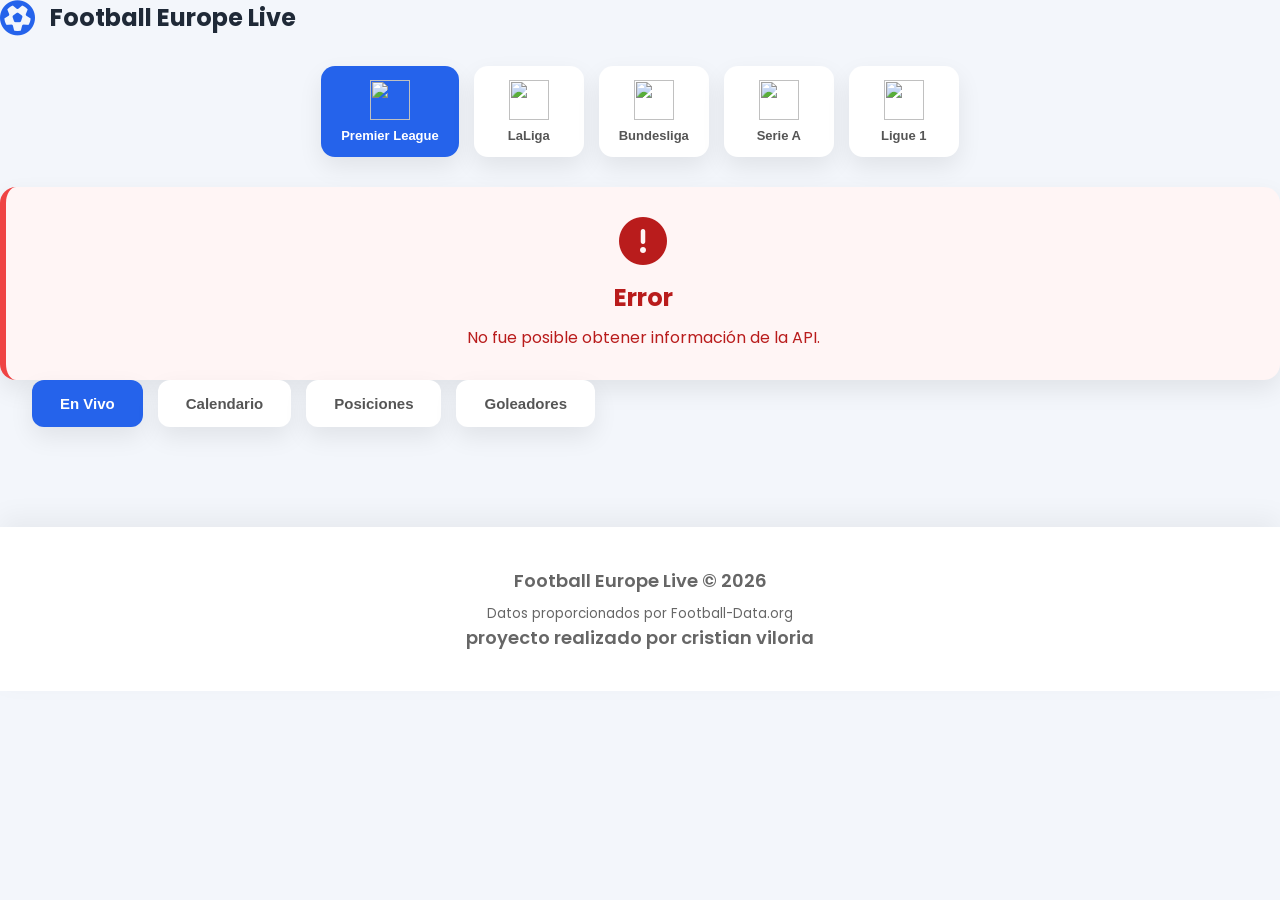
==== index.html @ 85cf3f99 "Add files via upload" ====
<!DOCTYPE html>
<html lang="es">

<head>

    <meta charset="UTF-8">

    <meta name="viewport"
          content="width=device-width, initial-scale=1.0">

    <title>Football Europe Live</title>

    <!-- Google Fonts -->

    <link rel="preconnect" href="https://fonts.googleapis.com">

    <link rel="preconnect"
          href="https://fonts.gstatic.com"
          crossorigin>

    <link href="https://fonts.googleapis.com/css2?family=Poppins:wght@300;400;500;600;700&display=swap"
          rel="stylesheet">

    <!-- Font Awesome -->

    <link rel="stylesheet"
          href="https://cdnjs.cloudflare.com/ajax/libs/font-awesome/6.6.0/css/all.min.css">

    <!-- CSS -->

    <link rel="stylesheet"
          href="css/styles.css">

</head>

<body>

    <!-- ========================================== -->
    <!-- HEADER                                     -->
    <!-- ========================================== -->

    <header class="header">

     <div class="logo">

        <i class="fa-solid fa-futbol"></i>

        <h1>Football Europe Live</h1>

     </div>

    </header>
    

    <section class="league-filter" id="leagueFilter">

     <button class="league-item active" data-league="PL">
        <img src="https://cdn.sportmonks.com/images/soccer/leagues/8.png">
        <span>Premier League</span>
     </button>

     <button class="league-item" data-league="PD">
        <img src="https://cdn.sportmonks.com/images/soccer/leagues/564.png">
        <span>LaLiga</span>
     </button>

     <button class="league-item" data-league="BL1">
        <img src="https://cdn.sportmonks.com/images/soccer/leagues/82.png">
        <span>Bundesliga</span>
     </button>

     <button class="league-item" data-league="SA">
        <img src="https://cdn.sportmonks.com/images/soccer/leagues/384.png">
        <span>Serie A</span>
     </button>

     <button class="league-item" data-league="FL1">
        <img src="https://cdn.sportmonks.com/images/soccer/leagues/301.png">
        <span>Ligue 1</span>
     </button>

    </section>
   


 



    <!-- ========================================== -->
    <!-- SPINNER                                    -->
    <!-- ========================================== -->

    <section id="loadingSection"
             class="loading hidden">

        <div class="spinner"></div>

        <p>

            Actualizando información...

        </p>

    </section>



    <!-- ========================================== -->
    <!-- MENSAJE ERROR                              -->
    <!-- ========================================== -->

    <section id="errorSection"
             class="error hidden">

        <i class="fa-solid fa-circle-exclamation"></i>

        <h2>Error</h2>

        <p>

            No fue posible obtener información de la API.

        </p>

    </section>



    <!-- ========================================== -->
    <!-- TABS                                       -->
    <!-- ========================================== -->

    <main class="container">

        <div class="tabs">

          <button class="tab active" data-tab="live">En Vivo</button>

          <button class="tab" data-tab="calendar">Calendario</button>

          <button class="tab" data-tab="standings">Posiciones</button>

         <button class="tab" data-tab="scorers">Goleadores</button>

      </div>



        <!-- ========================================== -->
        <!-- CALENDARIO                                -->
        <!-- ========================================== -->


        <section id="live" class="tabContent active">

          <div id="liveMatchesContainer" class="cards">

          </div>

        </section>

        <section id="calendar"
                 class="tabContent ">

            <div id="matchesContainer"
                 class="cards">

            </div>

        </section>



        <!-- ========================================== -->
        <!-- POSICIONES                                -->
        <!-- ========================================== -->

        <section id="standings"
                 class="tabContent">

            <div id="standingsContainer">

            </div>

        </section>



        <!-- ========================================== -->
        <!-- GOLEADORES                                -->
        <!-- ========================================== -->

        <section id="scorers"
                 class="tabContent">

            <div id="scorersContainer">

            </div>

        </section>



     



        

    </main>



    <!-- ========================================== -->
    <!-- FOOTER                                     -->
    <!-- ========================================== -->

    <footer>

        <p>

            Football Europe Live © 2026

        </p>

        <small>

            Datos proporcionados por Football-Data.org

        </small>

        <p>
               
            proyecto realizado por cristian viloria

        </p>
        

    </footer>



    <!-- ========================================== -->
    <!-- JAVASCRIPT                                 -->
    <!-- ========================================== -->

    <script src="js/config.js"></script>

    <script src="js/api.js"></script>

    <script src="js/ui.js"></script>

    <script src="js/components.js"></script>

    <script src="js/app.js"></script>

</body>

</html>
---- css/styles.css ----
/* =====================================================
   FOOTBALL EUROPE LIVE
   styles.css
   Parte 2.1
   ===================================================== */

/* ==========================
   VARIABLES GLOBALES
========================== */

:root{

    --primary:#2563eb;
    --primary-dark:#1d4ed8;

    --secondary:#06b6d4;

    --success:#16a34a;
    --warning:#f59e0b;
    --danger:#ef4444;

    --background:#f3f6fb;
    --surface:#ffffff;

    --text:#1f2937;
    --text-light:#6b7280;

    --border:#e5e7eb;

    --shadow:
        0 10px 25px rgba(0,0,0,.08);

    --radius:18px;

    --transition:.30s;

}


/* ==========================
   RESET
========================== */

*{
    margin:0;
    padding:0;
    box-sizing:border-box;
}

html{

    scroll-behavior:smooth;

}

body{

    font-family:'Poppins',sans-serif;

    background:var(--background);

    color:var(--text);

    line-height:1.5;

}


/* ==========================
   LINKS
========================== */

a{

    text-decoration:none;

    color:inherit;

}

ul{

    list-style:none;

}

img{

    max-width:100%;

}


/* ==========================
   CONTENEDOR GENERAL
========================== */

.container{

    width:95%;

    max-width:1500px;

    margin:auto;

}


/* =====================================================
                    HEADER
===================================================== */

.header select{

    width:220px;

    height:42px;

    border:none;

    outline:none;

    border-radius:12px;

    padding:0 16px;

    background:#f3f6fb;

    font-size:14px;

    font-family:'Poppins',sans-serif;

    cursor:pointer;

}


/* ==========================
      LOGO
========================== */

.logo{

    display:flex;

    align-items:center;

    gap:15px;

}

.logo i{

    color:var(--primary);

    font-size:35px;

}

.logo h1{

    font-size:24px;

    font-weight:700;

}


/* ==========================
        MENU
========================== */

.header nav ul{

    display:flex;

    gap:35px;

}

.header nav ul li{

    position:relative;

}

.header nav ul li a{

    color:#444;

    font-weight:500;

    transition:var(--transition);

}


/* línea animada */

.header nav ul li::after{

    content:"";

    position:absolute;

    left:0;

    bottom:-8px;

    width:0;

    height:3px;

    background:var(--primary);

    border-radius:30px;

    transition:.35s;

}

.header nav ul li:hover::after{

    width:100%;

}

.header nav ul li:hover a{

    color:var(--primary);

}


/* =====================================================
                     HERO
===================================================== */

.hero{

    margin:35px auto;

    width:95%;

    max-width:1500px;

    border-radius:25px;

    overflow:hidden;

    position:relative;

    min-height:320px;

    display:flex;

    align-items:center;

    justify-content:center;

    background:
        linear-gradient(
        rgba(0,0,0,.55),
        rgba(0,0,0,.55)),

        url("https://images.unsplash.com/photo-1547347298-4074fc3086f0?auto=format&fit=crop&w=1800&q=80");

    background-size:cover;

    background-position:center;

    box-shadow:var(--shadow);

}


/* ==========================
    TEXTO HERO
========================== */

.hero-content{

    text-align:center;

    color:white;

    padding:40px;

}

.hero-content h2{

    font-size:52px;

    margin-bottom:20px;

    font-weight:700;

}

.hero-content p{

    font-size:22px;

    opacity:.95;

}


/* =====================================================
          PANEL DE CONTROL
===================================================== */

.controls{

    width:95%;

    max-width:1500px;

    margin:35px auto;

    display:flex;

    justify-content:space-between;

    align-items:center;

    gap:20px;

}


/* ==========================
      SELECT
========================== */

.controls select{

    width:260px;

    height:55px;

    border:none;

    outline:none;

    border-radius:14px;

    padding:0 20px;

    background:white;

    font-size:16px;

    box-shadow:var(--shadow);

    cursor:pointer;

}


/* ==========================
      BOTÓN
========================== */

.controls button{

    border:none;

    background:var(--primary);

    color:white;

    height:55px;

    padding:0 30px;

    border-radius:14px;

    cursor:pointer;

    font-size:16px;

    font-weight:600;

    transition:.30s;

    display:flex;

    align-items:center;

    gap:10px;

}

.controls button:hover{

    background:var(--primary-dark);

    transform:translateY(-2px);

}

.controls button:active{

    transform:scale(.98);

}


/* =====================================================
      FOOTER
===================================================== */

footer{

    margin-top:70px;

    background:white;

    padding:40px;

    text-align:center;

    color:#666;

    box-shadow:

    0 -10px 25px rgba(0,0,0,.05);

}

footer p{

    font-size:18px;

    font-weight:600;

}

footer small{

    display:block;

    margin-top:10px;

}


/* =====================================================
      UTILIDADES
===================================================== */

.hidden{

    display:none !important;

}

/* =====================================================
                    TABS
=====================================================*/

.tabs{

    display:flex;
    gap:15px;
    flex-wrap:wrap;

    margin-bottom:30px;

}

.tab{

    background:#fff;

    border:none;

    padding:15px 28px;

    border-radius:12px;

    cursor:pointer;

    font-size:15px;

    font-weight:600;

    color:#555;

    transition:.30s;

    box-shadow:var(--shadow);

}

.tab:hover{

    transform:translateY(-2px);

}

.tab.active{

    background:var(--primary);

    color:#fff;

}

.tabContent{

    display:none;

    animation:fade .35s;

}

.tabContent.active{

    display:block;

}


/*======================================================
                    CARDS
======================================================*/

.cards{

    display:grid;

    grid-template-columns:
    repeat(auto-fill,minmax(260px,1fr));  /* antes: 360px */

    gap:18px;  /* antes: 25px */

}

.match-card{

    padding:16px;  /* antes: 25px */

}

.team-logo{

    width:45px;   /* antes: 65px */

    height:45px;

}

.team h3{

    font-size:13px;  /* antes: 15px */

}

.score{

    font-size:24px;  /* antes: 34px */

    min-width:70px;
}


/*======================================================
                CARD PARTIDO
======================================================*/

.match-card{

    background:white;

    border-radius:18px;

    padding:25px;

    box-shadow:var(--shadow);

    transition:.30s;

}

.match-card:hover{

    transform:translateY(-5px);

}

.match-header{

    display:flex;

    justify-content:space-between;

    margin-bottom:20px;

}

.match-status{

    background:var(--primary);

    color:white;

    padding:6px 12px;

    border-radius:25px;

    font-size:13px;

}

.match-time{

    color:#777;

    font-size:14px;

}

.match-body{

    display:flex;

    justify-content:space-between;

    align-items:center;

}

.team{

    display:flex;

    flex-direction:column;

    align-items:center;

    width:40%;

}

.team img{

    width:70px;

    height:70px;

    object-fit:contain;

}

.team h3{

    margin-top:10px;

    font-size:15px;

    text-align:center;

}

.score{

    font-size:34px;

    font-weight:700;

    color:var(--primary);

}


/*======================================================
                    TABLAS
======================================================*/

.table-container{

    background:#fff;

    border-radius:18px;

    overflow:hidden;

    box-shadow:var(--shadow);

}

table{

    width:100%;

    border-collapse:collapse;

}

thead{

    background:var(--primary);

    color:white;

}

thead th{

    padding:18px;

    font-size:15px;

}

tbody td{

    padding:16px;

    border-bottom:1px solid #ececec;

    text-align:center;

}

tbody tr{

    transition:.25s;

}

tbody tr:hover{

    background:#f8fbff;

}

tbody tr:last-child td{

    border-bottom:none;

}


/*======================================================
                POSICIÓN
======================================================*/

.position{

    width:38px;

    height:38px;

    border-radius:50%;

    color:white;

    font-weight:700;

    display:flex;

    justify-content:center;

    align-items:center;

    margin:auto;

}

.first{

    background:#16a34a;

}

.second{

    background:#2563eb;

}

.third{

    background:#9333ea;

}

.relegation{

    background:#ef4444;

}


/*======================================================
                    SPINNER
======================================================*/

.loading{

    display:flex;

    flex-direction:column;

    justify-content:center;

    align-items:center;

    padding:60px;

}

.spinner{

    width:65px;

    height:65px;

    border:6px solid #ddd;

    border-top:6px solid var(--primary);

    border-radius:50%;

    animation:spin .8s linear infinite;

}

.loading p{

    margin-top:20px;

    color:#555;

    font-weight:600;

}


/*======================================================
                    ERROR
======================================================*/

.error{

    background:#fff5f5;

    color:#b91c1c;

    border-left:6px solid #ef4444;

    padding:30px;

    border-radius:16px;

    text-align:center;

    box-shadow:var(--shadow);

}

.error i{

    font-size:48px;

    margin-bottom:15px;

}

.error h2{

    margin-bottom:10px;

}


/*======================================================
                BADGES
======================================================*/

.badge{

    display:inline-block;

    padding:5px 12px;

    border-radius:20px;

    font-size:12px;

    font-weight:600;

    color:white;

}

.live{

    background:#ef4444;

}

.finished{

    background:#16a34a;

}

.scheduled{

    background:#2563eb;

}


/*======================================================
                ANIMACIONES
======================================================*/

@keyframes spin{

    from{

        transform:rotate(0deg);

    }

    to{

        transform:rotate(360deg);

    }

}

@keyframes fade{

    from{

        opacity:0;

        transform:translateY(12px);

    }

    to{

        opacity:1;

        transform:translateY(0);

    }

}

/* =====================================================
                RESPONSIVE DESIGN
=====================================================*/

/* ---------- Tablets ---------- */

@media (max-width:1100px){

    .header{

        padding:20px;

        flex-direction:column;

        height:auto;

        gap:20px;

    }

    .header nav ul{

        flex-wrap:wrap;

        justify-content:center;

        gap:20px;

    }

    .hero{

        min-height:260px;

    }

    .hero-content h2{

        font-size:38px;

    }

    .hero-content p{

        font-size:18px;

    }

    .controls{

        flex-direction:column;

        align-items:stretch;

    }

    .controls select,
    .controls button{

        width:100%;

    }

}

/* ---------- Móviles ---------- */

@media (max-width:768px){

    .logo h1{

        font-size:20px;

    }

    .logo i{

        font-size:28px;

    }

    .hero{

        min-height:220px;

        border-radius:18px;

    }

    .hero-content{

        padding:25px;

    }

    .hero-content h2{

        font-size:28px;

        line-height:1.2;

    }

    .hero-content p{

        font-size:16px;

    }

    .tabs{

        display:grid;

        grid-template-columns:1fr 1fr;

        gap:10px;

    }

    .tab{

        width:100%;
        padding:14px;

        font-size:14px;

    }

    .cards{

        grid-template-columns:1fr;

    }

    .match-body{

        flex-direction:column;

        gap:18px;

    }

    .team{

        width:100%;

    }

    .score{

        font-size:40px;

    }

    table{

        font-size:13px;

    }

    thead th,
    tbody td{

        padding:10px;

    }

}

/* ---------- Pantallas pequeñas ---------- */

@media (max-width:480px){

    .hero-content h2{

        font-size:23px;

    }

    .hero-content p{

        font-size:14px;

    }

    .tabs{

        grid-template-columns:1fr;

    }

    .header nav{

        display:none;

    }

}

/* =====================================================
                SCROLLBAR
=====================================================*/

::-webkit-scrollbar{

    width:12px;

}

::-webkit-scrollbar-track{

    background:#ececec;

}

::-webkit-scrollbar-thumb{

    background:var(--primary);

    border-radius:20px;

}

::-webkit-scrollbar-thumb:hover{

    background:var(--primary-dark);

}

/* =====================================================
            SELECCIÓN DE TEXTO
=====================================================*/

::selection{

    background:var(--primary);

    color:white;

}

/* =====================================================
                BOTONES
=====================================================*/

button{

    transition:
    transform .25s,
    box-shadow .25s;

}

button:hover{

    box-shadow:

    0 10px 30px rgba(37,99,235,.25);

}

button:active{

    transform:scale(.97);

}

/* =====================================================
                CARDS
=====================================================*/

.match-card{

    position:relative;

    overflow:hidden;

}

.match-card::before{

    content:"";

    position:absolute;

    top:0;
    left:-100%;

    width:100%;
    height:4px;

    background:

    linear-gradient(
        90deg,
        var(--primary),
        var(--secondary)
    );

    transition:.5s;

}

.match-card:hover::before{

    left:0;

}

/* =====================================================
            EFECTO GLASS
=====================================================*/

.glass{

    background:

    rgba(255,255,255,.60);

    backdrop-filter:

    blur(18px);

    -webkit-backdrop-filter:

    blur(18px);

}

/* =====================================================
            ANIMACIÓN DE CARGA
=====================================================*/

.fade-in{

    animation:

    fadeIn .5s ease;

}

@keyframes fadeIn{

    from{

        opacity:0;

        transform:translateY(15px);

    }

    to{

        opacity:1;

        transform:translateY(0);

    }

}

/* =====================================================
            STAT CARDS
=====================================================*/

.stat-card{

    background:white;

    border-radius:18px;

    padding:30px;

    text-align:center;

    box-shadow:var(--shadow);

}

.stat-card h2{

    color:var(--primary);

    font-size:40px;

}

.stat-card p{

    color:#777;

    margin-top:10px;

}

/* =====================================================
                HERO
=====================================================*/

.hero{

    animation:

    heroAnimation 1s ease;

}

@keyframes heroAnimation{

    from{

        opacity:0;

        transform:translateY(-20px);

    }

    to{

        opacity:1;

        transform:translateY(0);

    }

}

/* =====================================================
            SHADOWS
=====================================================*/

.shadow-sm{

    box-shadow:

    0 5px 15px rgba(0,0,0,.08);

}

.shadow{

    box-shadow:

    0 15px 40px rgba(0,0,0,.10);

}

.shadow-lg{

    box-shadow:

    0 20px 60px rgba(0,0,0,.18);

}

/* =====================================================
                UTILIDADES
=====================================================*/

.text-center{

    text-align:center;

}

.mt-1{

    margin-top:10px;

}

.mt-2{

    margin-top:20px;

}

.mt-3{

    margin-top:30px;

}

.mb-1{

    margin-bottom:10px;

}

.mb-2{

    margin-bottom:20px;

}

.mb-3{

    margin-bottom:30px;

}

.rounded{

    border-radius:18px;

}

.team-cell{

display:flex;

align-items:center;

gap:12px;

}

.team-logo{

width:28px;

height:28px;

object-fit:contain;

}

.champions{

background:#16a34a;

color:white;

}

.europa{

background:#2563eb;

color:white;

}

.conference{

background:#9333ea;

color:white;

}

.relegation{

background:#dc2626;

color:white;

}

/*=========================================
            MATCH FOOTER
=========================================*/

.match-footer{

    margin-top:20px;

    padding-top:15px;

    border-top:1px solid #ececec;

    color:#666;

    font-size:14px;

    line-height:1.8;

}


/*=========================================
            TEAM LOGO
=========================================*/

.team-logo{

    width:65px;

    height:65px;

    object-fit:contain;

}


/*=========================================
            SCORE
=========================================*/

.score{

    min-width:110px;

    text-align:center;

    font-size:34px;

    font-weight:700;

}


/*=========================================
            BADGES
=========================================*/

.badge{

    padding:6px 14px;

    border-radius:20px;

    color:white;

    font-size:12px;

    font-weight:600;

}

.live{

    background:#dc2626;

}

.finished{

    background:#16a34a;

}

.scheduled{

    background:#2563eb;

}


/*=========================================
            MATCH HEADER
=========================================*/

.match-header{

    display:flex;

    justify-content:space-between;

    align-items:center;

    margin-bottom:25px;

}


/*=========================================
            MATCH CARD
=========================================*/

.match-card{

    transition:.30s;

}

.match-card:hover{

    transform:translateY(-5px);

    box-shadow:0 15px 35px rgba(0,0,0,.15);

}

.league-filter{

    width:95%;
    max-width:1500px;
    margin:30px auto;

    display:flex;
    justify-content:center;
    gap:15px;
    flex-wrap:wrap;

}

.league-item{

    display:flex;
    flex-direction:column;
    align-items:center;
    gap:8px;

    background:white;
    border:none;
    border-radius:14px;
    padding:14px 20px;
    cursor:pointer;
    box-shadow:var(--shadow);
    transition:.25s;
    min-width:110px;

}

.league-item img{

    width:40px;
    height:40px;
    object-fit:contain;

}

.league-item span{

    font-size:13px;
    font-weight:600;
    color:#555;

}

.league-item:hover{

    transform:translateY(-3px);

}

.league-item.active{

    background:var(--primary);

}

.league-item.active span{

    color:white;

}
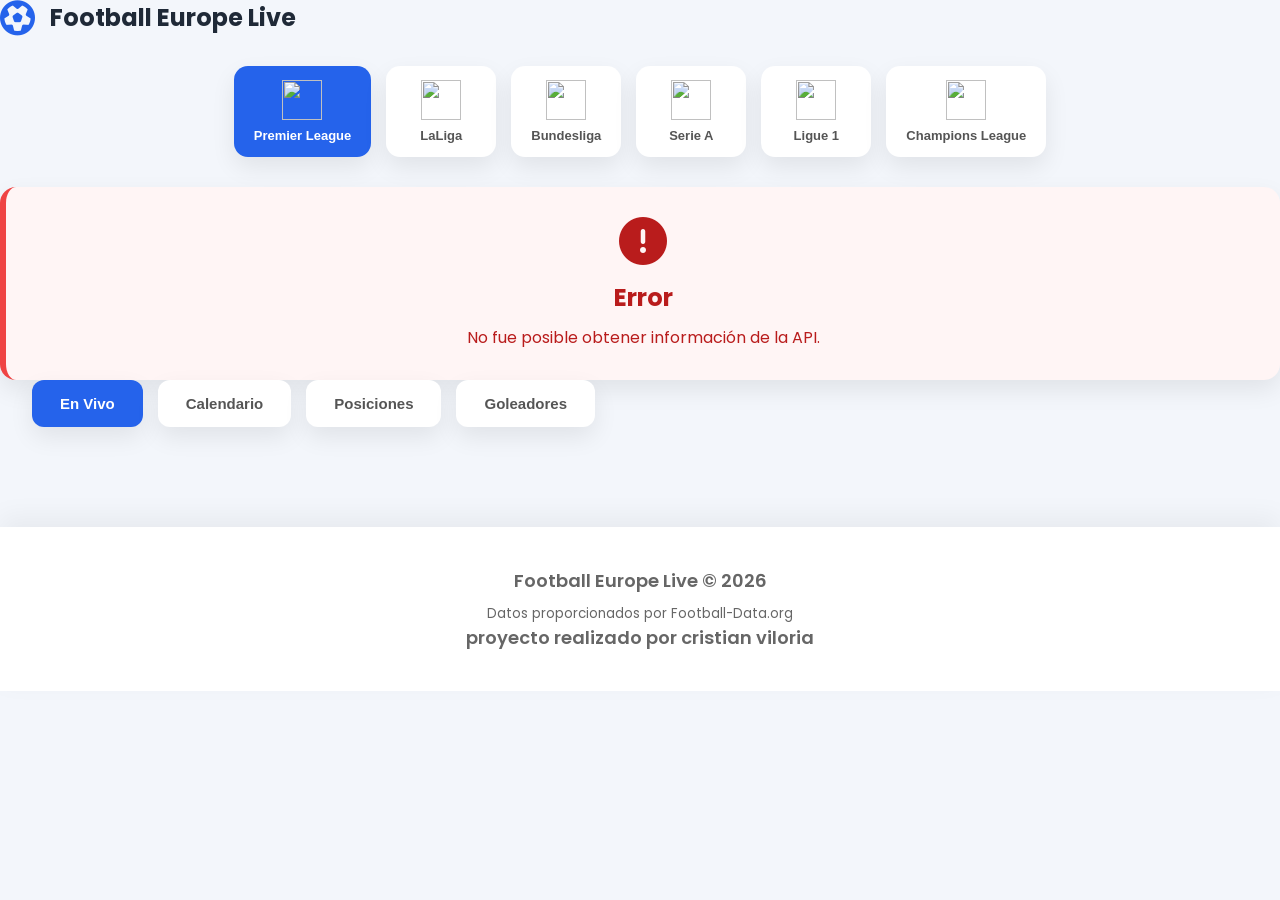
==== commit e0701d14: "Add files via upload" ====
--- a/index.html
+++ b/index.html
@@ -11,6 +11,13 @@
     <title>Football Europe Live</title>
 
     <!-- Google Fonts -->
+   
+
+    <link rel="icon" type="image/svg+xml" href="img/favicon/favicon.svg">
+    <link rel="icon" type="image/png" sizes="32x32" href="img/favicon/favicon-32.png">
+    <link rel="apple-touch-icon" href="img/favicon/favicon-180.png">
+    <link rel="manifest" href="manifest.json">
+    <meta name="theme-color" content="#2563eb">
 
     <link rel="preconnect" href="https://fonts.googleapis.com">
 
@@ -79,6 +86,11 @@
         <span>Ligue 1</span>
      </button>
 
+     <button class="league-item" data-league="CL">
+        <img src="https://cdn.sportmonks.com/images/soccer/leagues/2.png">
+        <span>Champions League</span>
+     </button>
+
     </section>
    
 
@@ -254,6 +266,17 @@
     <script src="js/components.js"></script>
 
     <script src="js/app.js"></script>
+     
+    <script>
+       if ("serviceWorker" in navigator) {
+          window.addEventListener("load", () => {
+            navigator.serviceWorker
+                .register("sw.js")
+                .then(() => console.log("Service Worker registrado"))
+                .catch((err) => console.error("Error registrando SW:", err));
+           });
+        }
+    </script>
 
 </body>
 
--- a/css/styles.css
+++ b/css/styles.css
@@ -533,35 +533,39 @@
     display:grid;
 
     grid-template-columns:
-    repeat(auto-fill,minmax(260px,1fr));  /* antes: 360px */
-
-    gap:18px;  /* antes: 25px */
+    repeat(auto-fill,minmax(300px,1fr));  
+
+    gap:18px; 
 
 }
 
 .match-card{
 
-    padding:16px;  /* antes: 25px */
+    padding:18px;  
 
 }
 
 .team-logo{
 
-    width:45px;   /* antes: 65px */
+    width:45px;
 
     height:45px;
 
+    flex-shrink:0; 
+
 }
 
 .team h3{
 
-    font-size:13px;  /* antes: 15px */
+    font-size:12.5px;
+    line-height:1.3;
+    word-break: break-word;  
 
 }
 
 .score{
 
-    font-size:24px;  /* antes: 34px */
+    font-size:24px; 
 
     min-width:70px;
 }
@@ -629,19 +633,22 @@
 
     justify-content:space-between;
 
+    align-items:flex-start;
+    gap: 10px;
+
+}
+
+.team{
+
+    display:flex;
+
+    flex-direction:column;
+
     align-items:center;
 
-}
-
-.team{
-
-    display:flex;
-
-    flex-direction:column;
-
-    align-items:center;
-
-    width:40%;
+    width:32%;
+
+    min-width:0;
 
 }
 
@@ -657,12 +664,21 @@
 
 .team h3{
 
-    margin-top:10px;
-
-    font-size:15px;
+    margin-top:8px;
+
+    font-size:12px;
+
+    line-height:1.35;
 
     text-align:center;
 
+    overflow-wrap:break-word;
+
+    word-break:break-word;
+
+    hyphens:auto;
+
+    white-space:normal; 
 }
 
 .score{
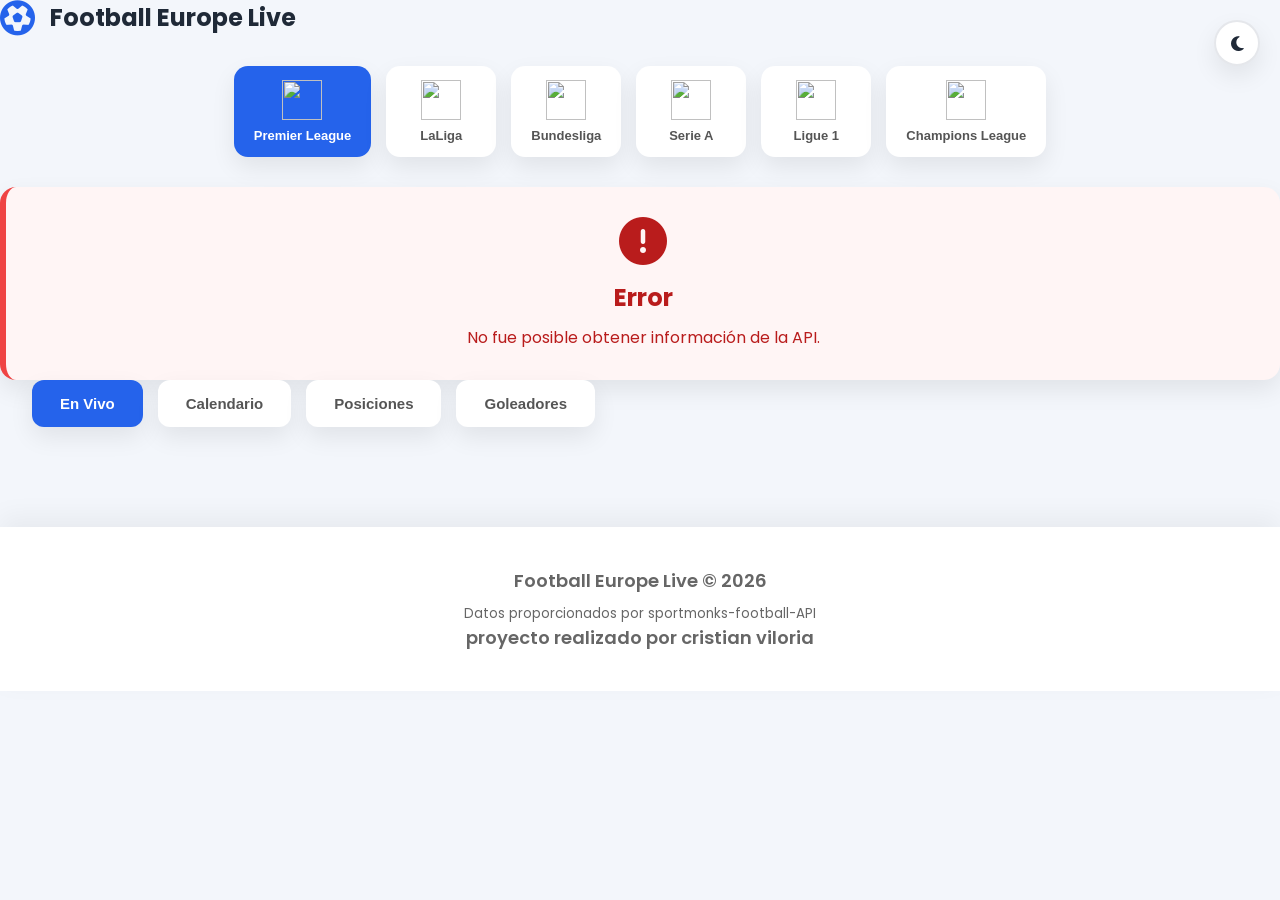
==== commit 1ce60079: "Add files via upload" ====
--- a/index.html
+++ b/index.html
@@ -56,6 +56,10 @@
 
      </div>
 
+     <button id="themeToggle" class="theme-toggle" arial-label="Cambiar tema">
+        <i class="fa-solid fa-moon"></i>
+     </button>
+
     </header>
     
 
@@ -238,7 +242,7 @@
 
         <small>
 
-            Datos proporcionados por Football-Data.org
+            Datos proporcionados por sportmonks-football-API
 
         </small>
 
@@ -266,6 +270,7 @@
     <script src="js/components.js"></script>
 
     <script src="js/app.js"></script>
+    <script src="js/theme.js"></script>
      
     <script>
        if ("serviceWorker" in navigator) {
--- a/css/styles.css
+++ b/css/styles.css
@@ -36,6 +36,105 @@
 
 }
 
+[data-theme="dark"]{
+
+    --background:#0f172a;
+    --surface:#1e293b;
+
+    --text:#f1f5f9;
+    --text-light:#94a3b8;
+
+    --border:#334155;
+
+}
+
+[data-theme="dark"] body{
+
+    background:var(--background);
+    color:var(--text);
+
+}
+
+[data-theme="dark"] .header,
+[data-theme="dark"] .match-card,
+[data-theme="dark"] .table-container,
+[data-theme="dark"] .league-item,
+[data-theme="dark"] .tab,
+[data-theme="dark"] footer{
+
+    background:var(--surface);
+    color:var(--text);
+
+}
+
+[data-theme="dark"] tbody td{
+
+    border-bottom-color:var(--border);
+    color:var(--text);
+
+}
+
+[data-theme="dark"] .controls select{
+
+    background:var(--surface);
+    color:var(--text);
+
+}
+
+.theme-toggle{
+
+    position:fixed;
+    top:20px;
+    right:20px;
+    z-index:1100;
+
+    background:var(--surface);
+    border:2px solid var(--border);
+    width:46px;
+    height:46px;
+    border-radius:50%;
+    cursor:pointer;
+    display:flex;
+    align-items:center;
+    justify-content:center;
+    font-size:17px;
+    color:var(--text);
+    box-shadow:var(--shadow);
+    transition:.25s;
+
+}
+
+.theme-toggle:hover{
+
+    background:var(--primary);
+    color:white;
+    border-color:var(--primary);
+    transform:scale(1.08);
+
+}
+
+.theme-toggle:active{
+
+    transform:scale(.95);
+
+}
+
+@media (max-width:768px){
+
+    .theme-toggle{
+
+        top:14px;
+        right:14px;
+        width:40px;
+        height:40px;
+        font-size:15px;
+
+    }
+
+}
+
+
+
 
 /* ==========================
    RESET
@@ -545,15 +644,19 @@
 
 }
 
-.team-logo{
-
-    width:45px;
-
-    height:45px;
+.team-logo-small{
+
+    width:28px;
+
+    height:28px;
 
     flex-shrink:0; 
-
-}
+    
+    object-fit:contain;
+
+}
+
+
 
 .team h3{
 
@@ -702,7 +805,9 @@
 
     border-radius:18px;
 
-    overflow:hidden;
+    overflow:auto;
+
+    -webkit-overflow-scrolling:touch;
 
     box-shadow:var(--shadow);
 
@@ -712,8 +817,26 @@
 
     width:100%;
 
+    min-width:600px;
+
     border-collapse:collapse;
 
+}
+
+.table-container::after{
+
+    content:"";
+
+    display:block;
+
+       
+}
+
+@media (max-width:768px){
+    .table-container{
+        box-shadow: 
+        inset -10px 0 10px rgba(0,0,0,.15);
+    }
 }
 
 thead{
@@ -1111,6 +1234,8 @@
 
         flex-direction:column;
 
+        align-items: center;
+
         gap:18px;
 
     }
@@ -1124,6 +1249,10 @@
     .score{
 
         font-size:40px;
+
+        text-align:center;
+
+        width:100%;
 
     }
 
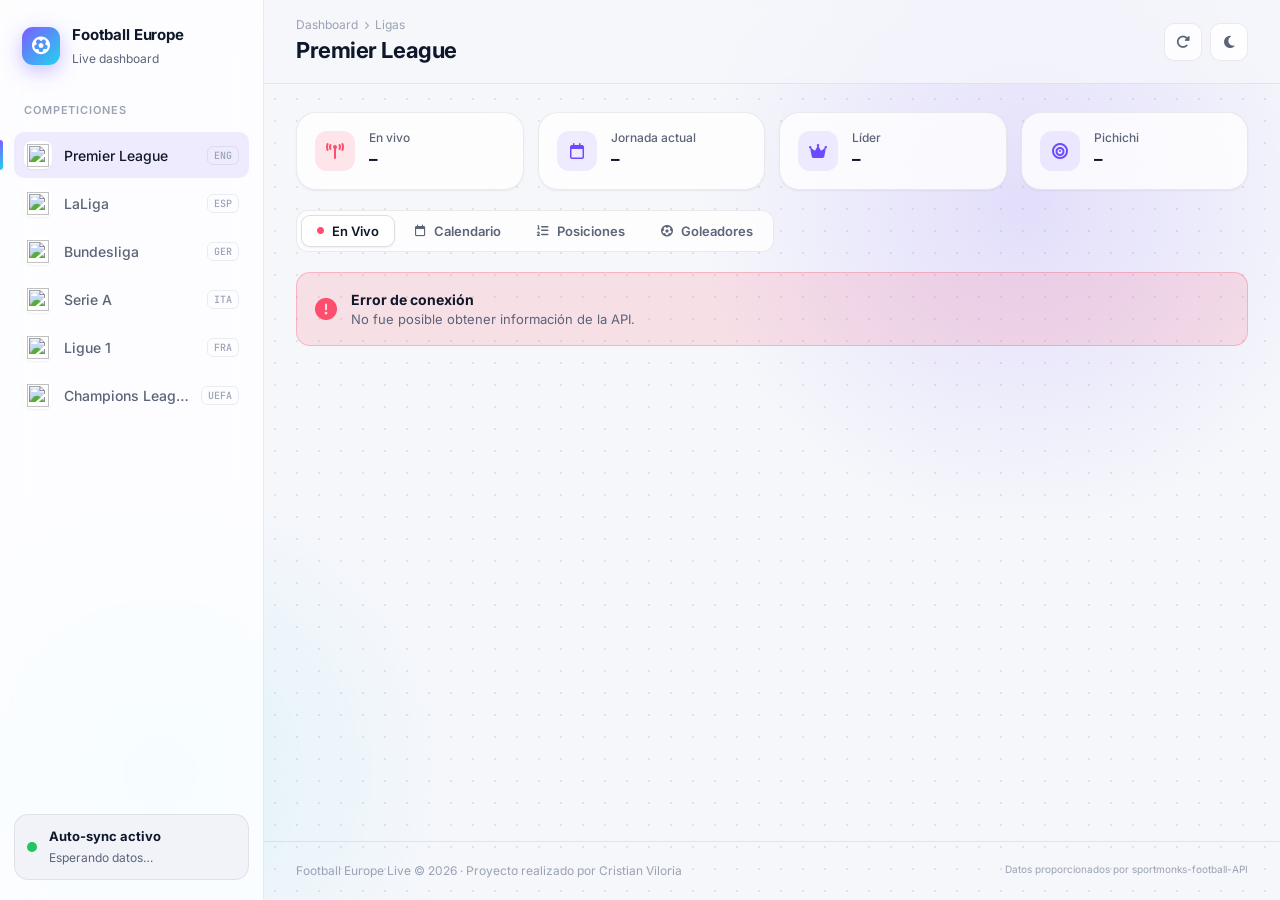
==== commit 2191ca9c: "feat(ui): rediseño visual moderno estilo canvas/dashboard - Layout con sidebar de ligas + topbar sti" ====
--- a/index.html
+++ b/index.html
@@ -1,288 +1,251 @@
-<!DOCTYPE html>
-<html lang="es">
-
-<head>
-
-    <meta charset="UTF-8">
-
-    <meta name="viewport"
-          content="width=device-width, initial-scale=1.0">
-
-    <title>Football Europe Live</title>
-
-    <!-- Google Fonts -->
-   
-
-    <link rel="icon" type="image/svg+xml" href="img/favicon/favicon.svg">
-    <link rel="icon" type="image/png" sizes="32x32" href="img/favicon/favicon-32.png">
-    <link rel="apple-touch-icon" href="img/favicon/favicon-180.png">
-    <link rel="manifest" href="manifest.json">
-    <meta name="theme-color" content="#2563eb">
-
-    <link rel="preconnect" href="https://fonts.googleapis.com">
-
-    <link rel="preconnect"
-          href="https://fonts.gstatic.com"
-          crossorigin>
-
-    <link href="https://fonts.googleapis.com/css2?family=Poppins:wght@300;400;500;600;700&display=swap"
-          rel="stylesheet">
-
-    <!-- Font Awesome -->
-
-    <link rel="stylesheet"
-          href="https://cdnjs.cloudflare.com/ajax/libs/font-awesome/6.6.0/css/all.min.css">
-
-    <!-- CSS -->
-
-    <link rel="stylesheet"
-          href="css/styles.css">
-
-</head>
-
-<body>
-
-    <!-- ========================================== -->
-    <!-- HEADER                                     -->
-    <!-- ========================================== -->
-
-    <header class="header">
-
-     <div class="logo">
-
-        <i class="fa-solid fa-futbol"></i>
-
-        <h1>Football Europe Live</h1>
-
-     </div>
-
-     <button id="themeToggle" class="theme-toggle" arial-label="Cambiar tema">
-        <i class="fa-solid fa-moon"></i>
-     </button>
-
-    </header>
-    
-
-    <section class="league-filter" id="leagueFilter">
-
-     <button class="league-item active" data-league="PL">
-        <img src="https://cdn.sportmonks.com/images/soccer/leagues/8.png">
-        <span>Premier League</span>
-     </button>
-
-     <button class="league-item" data-league="PD">
-        <img src="https://cdn.sportmonks.com/images/soccer/leagues/564.png">
-        <span>LaLiga</span>
-     </button>
-
-     <button class="league-item" data-league="BL1">
-        <img src="https://cdn.sportmonks.com/images/soccer/leagues/82.png">
-        <span>Bundesliga</span>
-     </button>
-
-     <button class="league-item" data-league="SA">
-        <img src="https://cdn.sportmonks.com/images/soccer/leagues/384.png">
-        <span>Serie A</span>
-     </button>
-
-     <button class="league-item" data-league="FL1">
-        <img src="https://cdn.sportmonks.com/images/soccer/leagues/301.png">
-        <span>Ligue 1</span>
-     </button>
-
-     <button class="league-item" data-league="CL">
-        <img src="https://cdn.sportmonks.com/images/soccer/leagues/2.png">
-        <span>Champions League</span>
-     </button>
-
-    </section>
-   
-
-
- 
-
-
-
-    <!-- ========================================== -->
-    <!-- SPINNER                                    -->
-    <!-- ========================================== -->
-
-    <section id="loadingSection"
-             class="loading hidden">
-
-        <div class="spinner"></div>
-
-        <p>
-
-            Actualizando información...
-
-        </p>
-
-    </section>
-
-
-
-    <!-- ========================================== -->
-    <!-- MENSAJE ERROR                              -->
-    <!-- ========================================== -->
-
-    <section id="errorSection"
-             class="error hidden">
-
-        <i class="fa-solid fa-circle-exclamation"></i>
-
-        <h2>Error</h2>
-
-        <p>
-
-            No fue posible obtener información de la API.
-
-        </p>
-
-    </section>
-
-
-
-    <!-- ========================================== -->
-    <!-- TABS                                       -->
-    <!-- ========================================== -->
-
-    <main class="container">
-
-        <div class="tabs">
-
-          <button class="tab active" data-tab="live">En Vivo</button>
-
-          <button class="tab" data-tab="calendar">Calendario</button>
-
-          <button class="tab" data-tab="standings">Posiciones</button>
-
-         <button class="tab" data-tab="scorers">Goleadores</button>
-
-      </div>
-
-
-
-        <!-- ========================================== -->
-        <!-- CALENDARIO                                -->
-        <!-- ========================================== -->
-
-
-        <section id="live" class="tabContent active">
-
-          <div id="liveMatchesContainer" class="cards">
-
-          </div>
-
-        </section>
-
-        <section id="calendar"
-                 class="tabContent ">
-
-            <div id="matchesContainer"
-                 class="cards">
-
-            </div>
-
-        </section>
-
-
-
-        <!-- ========================================== -->
-        <!-- POSICIONES                                -->
-        <!-- ========================================== -->
-
-        <section id="standings"
-                 class="tabContent">
-
-            <div id="standingsContainer">
-
-            </div>
-
-        </section>
-
-
-
-        <!-- ========================================== -->
-        <!-- GOLEADORES                                -->
-        <!-- ========================================== -->
-
-        <section id="scorers"
-                 class="tabContent">
-
-            <div id="scorersContainer">
-
-            </div>
-
-        </section>
-
-
-
-     
-
-
-
-        
-
-    </main>
-
-
-
-    <!-- ========================================== -->
-    <!-- FOOTER                                     -->
-    <!-- ========================================== -->
-
-    <footer>
-
-        <p>
-
-            Football Europe Live © 2026
-
-        </p>
-
-        <small>
-
-            Datos proporcionados por sportmonks-football-API
-
-        </small>
-
-        <p>
-               
-            proyecto realizado por cristian viloria
-
-        </p>
-        
-
-    </footer>
-
-
-
-    <!-- ========================================== -->
-    <!-- JAVASCRIPT                                 -->
-    <!-- ========================================== -->
-
-    <script src="js/config.js"></script>
-
-    <script src="js/api.js"></script>
-
-    <script src="js/ui.js"></script>
-
-    <script src="js/components.js"></script>
-
-    <script src="js/app.js"></script>
-    <script src="js/theme.js"></script>
-     
-    <script>
-       if ("serviceWorker" in navigator) {
-          window.addEventListener("load", () => {
-            navigator.serviceWorker
-                .register("sw.js")
-                .then(() => console.log("Service Worker registrado"))
-                .catch((err) => console.error("Error registrando SW:", err));
-           });
-        }
-    </script>
-
-</body>
-
-</html>+<!DOCTYPE html>
+<html lang="es">
+
+<head>
+
+    <meta charset="UTF-8">
+    <meta name="viewport" content="width=device-width, initial-scale=1.0">
+
+    <title>Football Europe Live</title>
+
+    <link rel="icon" type="image/svg+xml" href="img/favicon/favicon.svg">
+    <link rel="icon" type="image/png" sizes="32x32" href="img/favicon/favicon-32.png">
+    <link rel="apple-touch-icon" href="img/favicon/favicon-180.png">
+    <link rel="manifest" href="manifest.json">
+    <meta name="theme-color" content="#0b0d12">
+
+    <!-- Aplicar tema antes de pintar (evita parpadeo) -->
+    <script>
+        (function () {
+            try {
+                var t = localStorage.getItem("theme-preference") ||
+                    (window.matchMedia("(prefers-color-scheme: light)").matches ? "light" : "dark");
+                document.documentElement.setAttribute("data-theme", t);
+            } catch (e) {}
+        })();
+    </script>
+
+    <!-- Google Fonts -->
+    <link rel="preconnect" href="https://fonts.googleapis.com">
+    <link rel="preconnect" href="https://fonts.gstatic.com" crossorigin>
+    <link href="https://fonts.googleapis.com/css2?family=Inter:wght@400;500;600;700;800&family=JetBrains+Mono:wght@500;700&display=swap" rel="stylesheet">
+
+    <!-- Font Awesome -->
+    <link rel="stylesheet" href="https://cdnjs.cloudflare.com/ajax/libs/font-awesome/6.6.0/css/all.min.css">
+
+    <!-- CSS -->
+    <link rel="stylesheet" href="css/styles.css">
+
+</head>
+
+<body>
+
+    <div class="app">
+
+        <!-- ========================================== -->
+        <!-- SIDEBAR                                    -->
+        <!-- ========================================== -->
+
+        <aside class="sidebar">
+
+            <div class="logo">
+                <div class="logo-mark">
+                    <i class="fa-solid fa-futbol"></i>
+                </div>
+                <div class="logo-text">
+                    <h1>Football Europe</h1>
+                    <span>Live dashboard</span>
+                </div>
+            </div>
+
+            <p class="sidebar-label">Competiciones</p>
+
+            <nav class="league-filter" id="leagueFilter">
+
+                <button class="league-item active" data-league="PL">
+                    <span class="league-icon"><img src="https://cdn.sportmonks.com/images/soccer/leagues/8.png" alt=""></span>
+                    <span class="league-name">Premier League</span>
+                    <span class="league-flag">ENG</span>
+                </button>
+
+                <button class="league-item" data-league="PD">
+                    <span class="league-icon"><img src="https://cdn.sportmonks.com/images/soccer/leagues/564.png" alt=""></span>
+                    <span class="league-name">LaLiga</span>
+                    <span class="league-flag">ESP</span>
+                </button>
+
+                <button class="league-item" data-league="BL1">
+                    <span class="league-icon"><img src="https://cdn.sportmonks.com/images/soccer/leagues/82.png" alt=""></span>
+                    <span class="league-name">Bundesliga</span>
+                    <span class="league-flag">GER</span>
+                </button>
+
+                <button class="league-item" data-league="SA">
+                    <span class="league-icon"><img src="https://cdn.sportmonks.com/images/soccer/leagues/384.png" alt=""></span>
+                    <span class="league-name">Serie A</span>
+                    <span class="league-flag">ITA</span>
+                </button>
+
+                <button class="league-item" data-league="FL1">
+                    <span class="league-icon"><img src="https://cdn.sportmonks.com/images/soccer/leagues/301.png" alt=""></span>
+                    <span class="league-name">Ligue 1</span>
+                    <span class="league-flag">FRA</span>
+                </button>
+
+                <button class="league-item" data-league="CL">
+                    <span class="league-icon"><img src="https://cdn.sportmonks.com/images/soccer/leagues/2.png" alt=""></span>
+                    <span class="league-name">Champions League</span>
+                    <span class="league-flag">UEFA</span>
+                </button>
+
+            </nav>
+
+            <div class="sidebar-footer">
+                <div class="sync-card">
+                    <span class="pulse-dot"></span>
+                    <div>
+                        <strong>Auto-sync activo</strong>
+                        <small id="lastUpdate">Esperando datos…</small>
+                    </div>
+                </div>
+            </div>
+
+        </aside>
+
+        <!-- ========================================== -->
+        <!-- MAIN                                       -->
+        <!-- ========================================== -->
+
+        <div class="main">
+
+            <header class="topbar">
+
+                <div class="topbar-title">
+                    <span class="breadcrumb">Dashboard <i class="fa-solid fa-chevron-right"></i> Ligas</span>
+                    <h2 id="leagueTitle">Premier League</h2>
+                </div>
+
+                <div class="topbar-actions">
+                    <button id="refreshBtn" class="icon-btn" aria-label="Actualizar">
+                        <i class="fa-solid fa-rotate-right"></i>
+                    </button>
+                    <button id="themeToggle" class="icon-btn theme-toggle" aria-label="Cambiar tema">
+                        <i class="fa-solid fa-sun"></i>
+                    </button>
+                </div>
+
+            </header>
+
+            <main class="container">
+
+                <!-- Stats (bento) -->
+                <section class="stats-grid">
+                    <div class="stat-card">
+                        <div class="stat-icon live-icon"><i class="fa-solid fa-tower-broadcast"></i></div>
+                        <div>
+                            <p>En vivo</p>
+                            <h3 id="statLive">–</h3>
+                        </div>
+                    </div>
+                    <div class="stat-card">
+                        <div class="stat-icon"><i class="fa-regular fa-calendar"></i></div>
+                        <div>
+                            <p>Jornada actual</p>
+                            <h3 id="statMatchday">–</h3>
+                        </div>
+                    </div>
+                    <div class="stat-card">
+                        <div class="stat-icon"><i class="fa-solid fa-crown"></i></div>
+                        <div>
+                            <p>Líder</p>
+                            <h3 id="statLeader">–</h3>
+                        </div>
+                    </div>
+                    <div class="stat-card">
+                        <div class="stat-icon"><i class="fa-solid fa-bullseye"></i></div>
+                        <div>
+                            <p>Pichichi</p>
+                            <h3 id="statScorer">–</h3>
+                        </div>
+                    </div>
+                </section>
+
+                <!-- Tabs (segmented control) -->
+                <div class="tabs" role="tablist">
+                    <button class="tab active" data-tab="live"><i class="fa-solid fa-circle live-dot"></i> En Vivo</button>
+                    <button class="tab" data-tab="calendar"><i class="fa-regular fa-calendar"></i> Calendario</button>
+                    <button class="tab" data-tab="standings"><i class="fa-solid fa-list-ol"></i> Posiciones</button>
+                    <button class="tab" data-tab="scorers"><i class="fa-solid fa-futbol"></i> Goleadores</button>
+                </div>
+
+                <!-- Spinner -->
+                <section id="loadingSection" class="loading hidden">
+                    <div class="skeleton-grid">
+                        <div class="skeleton"></div>
+                        <div class="skeleton"></div>
+                        <div class="skeleton"></div>
+                    </div>
+                    <p>Actualizando información…</p>
+                </section>
+
+                <!-- Error -->
+                <section id="errorSection" class="error hidden">
+                    <i class="fa-solid fa-circle-exclamation"></i>
+                    <div>
+                        <h2>Error de conexión</h2>
+                        <p>No fue posible obtener información de la API.</p>
+                    </div>
+                </section>
+
+                <section id="live" class="tabContent active">
+                    <div id="liveMatchesContainer" class="cards"></div>
+                </section>
+
+                <section id="calendar" class="tabContent">
+                    <div id="matchesContainer" class="cards"></div>
+                </section>
+
+                <section id="standings" class="tabContent">
+                    <div id="standingsContainer"></div>
+                </section>
+
+                <section id="scorers" class="tabContent">
+                    <div id="scorersContainer"></div>
+                </section>
+
+            </main>
+
+            <footer>
+                <p>Football Europe Live © 2026 · Proyecto realizado por Cristian Viloria</p>
+                <small>Datos proporcionados por sportmonks-football-API</small>
+            </footer>
+
+        </div>
+
+    </div>
+
+    <!-- ========================================== -->
+    <!-- JAVASCRIPT                                 -->
+    <!-- ========================================== -->
+
+    <script src="js/config.js"></script>
+    <script src="js/api.js"></script>
+    <script src="js/ui.js"></script>
+    <script src="js/components.js"></script>
+    <script src="js/app.js"></script>
+    <script src="js/theme.js"></script>
+
+    <script>
+        if ("serviceWorker" in navigator) {
+            window.addEventListener("load", () => {
+                navigator.serviceWorker
+                    .register("sw.js")
+                    .then(() => console.log("Service Worker registrado"))
+                    .catch((err) => console.error("Error registrando SW:", err));
+            });
+        }
+    </script>
+
+</body>
+
+</html>
--- a/css/styles.css
+++ b/css/styles.css
@@ -1,1852 +1,1124 @@
-/* =====================================================
-   FOOTBALL EUROPE LIVE
-   styles.css
-   Parte 2.1
-   ===================================================== */
-
-/* ==========================
-   VARIABLES GLOBALES
-========================== */
-
-:root{
-
-    --primary:#2563eb;
-    --primary-dark:#1d4ed8;
-
-    --secondary:#06b6d4;
-
-    --success:#16a34a;
-    --warning:#f59e0b;
-    --danger:#ef4444;
-
-    --background:#f3f6fb;
-    --surface:#ffffff;
-
-    --text:#1f2937;
-    --text-light:#6b7280;
-
-    --border:#e5e7eb;
-
-    --shadow:
-        0 10px 25px rgba(0,0,0,.08);
-
-    --radius:18px;
-
-    --transition:.30s;
-
-}
-
-[data-theme="dark"]{
-
-    --background:#0f172a;
-    --surface:#1e293b;
-
-    --text:#f1f5f9;
-    --text-light:#94a3b8;
-
-    --border:#334155;
-
-}
-
-[data-theme="dark"] body{
-
-    background:var(--background);
-    color:var(--text);
-
-}
-
-[data-theme="dark"] .header,
-[data-theme="dark"] .match-card,
-[data-theme="dark"] .table-container,
-[data-theme="dark"] .league-item,
-[data-theme="dark"] .tab,
-[data-theme="dark"] footer{
-
-    background:var(--surface);
-    color:var(--text);
-
-}
-
-[data-theme="dark"] tbody td{
-
-    border-bottom-color:var(--border);
-    color:var(--text);
-
-}
-
-[data-theme="dark"] .controls select{
-
-    background:var(--surface);
-    color:var(--text);
-
-}
-
-.theme-toggle{
-
-    position:fixed;
-    top:20px;
-    right:20px;
-    z-index:1100;
-
-    background:var(--surface);
-    border:2px solid var(--border);
-    width:46px;
-    height:46px;
-    border-radius:50%;
-    cursor:pointer;
-    display:flex;
-    align-items:center;
-    justify-content:center;
-    font-size:17px;
-    color:var(--text);
-    box-shadow:var(--shadow);
-    transition:.25s;
-
-}
-
-.theme-toggle:hover{
-
-    background:var(--primary);
-    color:white;
-    border-color:var(--primary);
-    transform:scale(1.08);
-
-}
-
-.theme-toggle:active{
-
-    transform:scale(.95);
-
-}
-
-@media (max-width:768px){
-
-    .theme-toggle{
-
-        top:14px;
-        right:14px;
-        width:40px;
-        height:40px;
-        font-size:15px;
-
-    }
-
-}
-
-
-
-
-/* ==========================
-   RESET
-========================== */
-
-*{
-    margin:0;
-    padding:0;
-    box-sizing:border-box;
-}
-
-html{
-
-    scroll-behavior:smooth;
-
-}
-
-body{
-
-    font-family:'Poppins',sans-serif;
-
-    background:var(--background);
-
-    color:var(--text);
-
-    line-height:1.5;
-
-}
-
-
-/* ==========================
-   LINKS
-========================== */
-
-a{
-
-    text-decoration:none;
-
-    color:inherit;
-
-}
-
-ul{
-
-    list-style:none;
-
-}
-
-img{
-
-    max-width:100%;
-
-}
-
-
-/* ==========================
-   CONTENEDOR GENERAL
-========================== */
-
-.container{
-
-    width:95%;
-
-    max-width:1500px;
-
-    margin:auto;
-
-}
-
-
-/* =====================================================
-                    HEADER
-===================================================== */
-
-.header select{
-
-    width:220px;
-
-    height:42px;
-
-    border:none;
-
-    outline:none;
-
-    border-radius:12px;
-
-    padding:0 16px;
-
-    background:#f3f6fb;
-
-    font-size:14px;
-
-    font-family:'Poppins',sans-serif;
-
-    cursor:pointer;
-
-}
-
-
-/* ==========================
-      LOGO
-========================== */
-
-.logo{
-
-    display:flex;
-
-    align-items:center;
-
-    gap:15px;
-
-}
-
-.logo i{
-
-    color:var(--primary);
-
-    font-size:35px;
-
-}
-
-.logo h1{
-
-    font-size:24px;
-
-    font-weight:700;
-
-}
-
-
-/* ==========================
-        MENU
-========================== */
-
-.header nav ul{
-
-    display:flex;
-
-    gap:35px;
-
-}
-
-.header nav ul li{
-
-    position:relative;
-
-}
-
-.header nav ul li a{
-
-    color:#444;
-
-    font-weight:500;
-
-    transition:var(--transition);
-
-}
-
-
-/* línea animada */
-
-.header nav ul li::after{
-
-    content:"";
-
-    position:absolute;
-
-    left:0;
-
-    bottom:-8px;
-
-    width:0;
-
-    height:3px;
-
-    background:var(--primary);
-
-    border-radius:30px;
-
-    transition:.35s;
-
-}
-
-.header nav ul li:hover::after{
-
-    width:100%;
-
-}
-
-.header nav ul li:hover a{
-
-    color:var(--primary);
-
-}
-
-
-/* =====================================================
-                     HERO
-===================================================== */
-
-.hero{
-
-    margin:35px auto;
-
-    width:95%;
-
-    max-width:1500px;
-
-    border-radius:25px;
-
-    overflow:hidden;
-
-    position:relative;
-
-    min-height:320px;
-
-    display:flex;
-
-    align-items:center;
-
-    justify-content:center;
-
-    background:
-        linear-gradient(
-        rgba(0,0,0,.55),
-        rgba(0,0,0,.55)),
-
-        url("https://images.unsplash.com/photo-1547347298-4074fc3086f0?auto=format&fit=crop&w=1800&q=80");
-
-    background-size:cover;
-
-    background-position:center;
-
-    box-shadow:var(--shadow);
-
-}
-
-
-/* ==========================
-    TEXTO HERO
-========================== */
-
-.hero-content{
-
-    text-align:center;
-
-    color:white;
-
-    padding:40px;
-
-}
-
-.hero-content h2{
-
-    font-size:52px;
-
-    margin-bottom:20px;
-
-    font-weight:700;
-
-}
-
-.hero-content p{
-
-    font-size:22px;
-
-    opacity:.95;
-
-}
-
-
-/* =====================================================
-          PANEL DE CONTROL
-===================================================== */
-
-.controls{
-
-    width:95%;
-
-    max-width:1500px;
-
-    margin:35px auto;
-
-    display:flex;
-
-    justify-content:space-between;
-
-    align-items:center;
-
-    gap:20px;
-
-}
-
-
-/* ==========================
-      SELECT
-========================== */
-
-.controls select{
-
-    width:260px;
-
-    height:55px;
-
-    border:none;
-
-    outline:none;
-
-    border-radius:14px;
-
-    padding:0 20px;
-
-    background:white;
-
-    font-size:16px;
-
-    box-shadow:var(--shadow);
-
-    cursor:pointer;
-
-}
-
-
-/* ==========================
-      BOTÓN
-========================== */
-
-.controls button{
-
-    border:none;
-
-    background:var(--primary);
-
-    color:white;
-
-    height:55px;
-
-    padding:0 30px;
-
-    border-radius:14px;
-
-    cursor:pointer;
-
-    font-size:16px;
-
-    font-weight:600;
-
-    transition:.30s;
-
-    display:flex;
-
-    align-items:center;
-
-    gap:10px;
-
-}
-
-.controls button:hover{
-
-    background:var(--primary-dark);
-
-    transform:translateY(-2px);
-
-}
-
-.controls button:active{
-
-    transform:scale(.98);
-
-}
-
-
-/* =====================================================
-      FOOTER
-===================================================== */
-
-footer{
-
-    margin-top:70px;
-
-    background:white;
-
-    padding:40px;
-
-    text-align:center;
-
-    color:#666;
-
-    box-shadow:
-
-    0 -10px 25px rgba(0,0,0,.05);
-
-}
-
-footer p{
-
-    font-size:18px;
-
-    font-weight:600;
-
-}
-
-footer small{
-
-    display:block;
-
-    margin-top:10px;
-
-}
-
-
-/* =====================================================
-      UTILIDADES
-===================================================== */
-
-.hidden{
-
-    display:none !important;
-
-}
-
-/* =====================================================
-                    TABS
-=====================================================*/
-
-.tabs{
-
-    display:flex;
-    gap:15px;
-    flex-wrap:wrap;
-
-    margin-bottom:30px;
-
-}
-
-.tab{
-
-    background:#fff;
-
-    border:none;
-
-    padding:15px 28px;
-
-    border-radius:12px;
-
-    cursor:pointer;
-
-    font-size:15px;
-
-    font-weight:600;
-
-    color:#555;
-
-    transition:.30s;
-
-    box-shadow:var(--shadow);
-
-}
-
-.tab:hover{
-
-    transform:translateY(-2px);
-
-}
-
-.tab.active{
-
-    background:var(--primary);
-
-    color:#fff;
-
-}
-
-.tabContent{
-
-    display:none;
-
-    animation:fade .35s;
-
-}
-
-.tabContent.active{
-
-    display:block;
-
-}
-
-
-/*======================================================
-                    CARDS
-======================================================*/
-
-.cards{
-
-    display:grid;
-
-    grid-template-columns:
-    repeat(auto-fill,minmax(300px,1fr));  
-
-    gap:18px; 
-
-}
-
-.match-card{
-
-    padding:18px;  
-
-}
-
-.team-logo-small{
-
-    width:28px;
-
-    height:28px;
-
-    flex-shrink:0; 
-    
-    object-fit:contain;
-
-}
-
-
-
-.team h3{
-
-    font-size:12.5px;
-    line-height:1.3;
-    word-break: break-word;  
-
-}
-
-.score{
-
-    font-size:24px; 
-
-    min-width:70px;
-}
-
-
-/*======================================================
-                CARD PARTIDO
-======================================================*/
-
-.match-card{
-
-    background:white;
-
-    border-radius:18px;
-
-    padding:25px;
-
-    box-shadow:var(--shadow);
-
-    transition:.30s;
-
-}
-
-.match-card:hover{
-
-    transform:translateY(-5px);
-
-}
-
-.match-header{
-
-    display:flex;
-
-    justify-content:space-between;
-
-    margin-bottom:20px;
-
-}
-
-.match-status{
-
-    background:var(--primary);
-
-    color:white;
-
-    padding:6px 12px;
-
-    border-radius:25px;
-
-    font-size:13px;
-
-}
-
-.match-time{
-
-    color:#777;
-
-    font-size:14px;
-
-}
-
-.match-body{
-
-    display:flex;
-
-    justify-content:space-between;
-
-    align-items:flex-start;
-    gap: 10px;
-
-}
-
-.team{
-
-    display:flex;
-
-    flex-direction:column;
-
-    align-items:center;
-
-    width:32%;
-
-    min-width:0;
-
-}
-
-.team img{
-
-    width:70px;
-
-    height:70px;
-
-    object-fit:contain;
-
-}
-
-.team h3{
-
-    margin-top:8px;
-
-    font-size:12px;
-
-    line-height:1.35;
-
-    text-align:center;
-
-    overflow-wrap:break-word;
-
-    word-break:break-word;
-
-    hyphens:auto;
-
-    white-space:normal; 
-}
-
-.score{
-
-    font-size:34px;
-
-    font-weight:700;
-
-    color:var(--primary);
-
-}
-
-
-/*======================================================
-                    TABLAS
-======================================================*/
-
-.table-container{
-
-    background:#fff;
-
-    border-radius:18px;
-
-    overflow:auto;
-
-    -webkit-overflow-scrolling:touch;
-
-    box-shadow:var(--shadow);
-
-}
-
-table{
-
-    width:100%;
-
-    min-width:600px;
-
-    border-collapse:collapse;
-
-}
-
-.table-container::after{
-
-    content:"";
-
-    display:block;
-
-       
-}
-
-@media (max-width:768px){
-    .table-container{
-        box-shadow: 
-        inset -10px 0 10px rgba(0,0,0,.15);
-    }
-}
-
-thead{
-
-    background:var(--primary);
-
-    color:white;
-
-}
-
-thead th{
-
-    padding:18px;
-
-    font-size:15px;
-
-}
-
-tbody td{
-
-    padding:16px;
-
-    border-bottom:1px solid #ececec;
-
-    text-align:center;
-
-}
-
-tbody tr{
-
-    transition:.25s;
-
-}
-
-tbody tr:hover{
-
-    background:#f8fbff;
-
-}
-
-tbody tr:last-child td{
-
-    border-bottom:none;
-
-}
-
-
-/*======================================================
-                POSICIÓN
-======================================================*/
-
-.position{
-
-    width:38px;
-
-    height:38px;
-
-    border-radius:50%;
-
-    color:white;
-
-    font-weight:700;
-
-    display:flex;
-
-    justify-content:center;
-
-    align-items:center;
-
-    margin:auto;
-
-}
-
-.first{
-
-    background:#16a34a;
-
-}
-
-.second{
-
-    background:#2563eb;
-
-}
-
-.third{
-
-    background:#9333ea;
-
-}
-
-.relegation{
-
-    background:#ef4444;
-
-}
-
-
-/*======================================================
-                    SPINNER
-======================================================*/
-
-.loading{
-
-    display:flex;
-
-    flex-direction:column;
-
-    justify-content:center;
-
-    align-items:center;
-
-    padding:60px;
-
-}
-
-.spinner{
-
-    width:65px;
-
-    height:65px;
-
-    border:6px solid #ddd;
-
-    border-top:6px solid var(--primary);
-
-    border-radius:50%;
-
-    animation:spin .8s linear infinite;
-
-}
-
-.loading p{
-
-    margin-top:20px;
-
-    color:#555;
-
-    font-weight:600;
-
-}
-
-
-/*======================================================
-                    ERROR
-======================================================*/
-
-.error{
-
-    background:#fff5f5;
-
-    color:#b91c1c;
-
-    border-left:6px solid #ef4444;
-
-    padding:30px;
-
-    border-radius:16px;
-
-    text-align:center;
-
-    box-shadow:var(--shadow);
-
-}
-
-.error i{
-
-    font-size:48px;
-
-    margin-bottom:15px;
-
-}
-
-.error h2{
-
-    margin-bottom:10px;
-
-}
-
-
-/*======================================================
-                BADGES
-======================================================*/
-
-.badge{
-
-    display:inline-block;
-
-    padding:5px 12px;
-
-    border-radius:20px;
-
-    font-size:12px;
-
-    font-weight:600;
-
-    color:white;
-
-}
-
-.live{
-
-    background:#ef4444;
-
-}
-
-.finished{
-
-    background:#16a34a;
-
-}
-
-.scheduled{
-
-    background:#2563eb;
-
-}
-
-
-/*======================================================
-                ANIMACIONES
-======================================================*/
-
-@keyframes spin{
-
-    from{
-
-        transform:rotate(0deg);
-
-    }
-
-    to{
-
-        transform:rotate(360deg);
-
-    }
-
-}
-
-@keyframes fade{
-
-    from{
-
-        opacity:0;
-
-        transform:translateY(12px);
-
-    }
-
-    to{
-
-        opacity:1;
-
-        transform:translateY(0);
-
-    }
-
-}
-
-/* =====================================================
-                RESPONSIVE DESIGN
-=====================================================*/
-
-/* ---------- Tablets ---------- */
-
-@media (max-width:1100px){
-
-    .header{
-
-        padding:20px;
-
-        flex-direction:column;
-
-        height:auto;
-
-        gap:20px;
-
-    }
-
-    .header nav ul{
-
-        flex-wrap:wrap;
-
-        justify-content:center;
-
-        gap:20px;
-
-    }
-
-    .hero{
-
-        min-height:260px;
-
-    }
-
-    .hero-content h2{
-
-        font-size:38px;
-
-    }
-
-    .hero-content p{
-
-        font-size:18px;
-
-    }
-
-    .controls{
-
-        flex-direction:column;
-
-        align-items:stretch;
-
-    }
-
-    .controls select,
-    .controls button{
-
-        width:100%;
-
-    }
-
-}
-
-/* ---------- Móviles ---------- */
-
-@media (max-width:768px){
-
-    .logo h1{
-
-        font-size:20px;
-
-    }
-
-    .logo i{
-
-        font-size:28px;
-
-    }
-
-    .hero{
-
-        min-height:220px;
-
-        border-radius:18px;
-
-    }
-
-    .hero-content{
-
-        padding:25px;
-
-    }
-
-    .hero-content h2{
-
-        font-size:28px;
-
-        line-height:1.2;
-
-    }
-
-    .hero-content p{
-
-        font-size:16px;
-
-    }
-
-    .tabs{
-
-        display:grid;
-
-        grid-template-columns:1fr 1fr;
-
-        gap:10px;
-
-    }
-
-    .tab{
-
-        width:100%;
-        padding:14px;
-
-        font-size:14px;
-
-    }
-
-    .cards{
-
-        grid-template-columns:1fr;
-
-    }
-
-    .match-body{
-
-        flex-direction:column;
-
-        align-items: center;
-
-        gap:18px;
-
-    }
-
-    .team{
-
-        width:100%;
-
-    }
-
-    .score{
-
-        font-size:40px;
-
-        text-align:center;
-
-        width:100%;
-
-    }
-
-    table{
-
-        font-size:13px;
-
-    }
-
-    thead th,
-    tbody td{
-
-        padding:10px;
-
-    }
-
-}
-
-/* ---------- Pantallas pequeñas ---------- */
-
-@media (max-width:480px){
-
-    .hero-content h2{
-
-        font-size:23px;
-
-    }
-
-    .hero-content p{
-
-        font-size:14px;
-
-    }
-
-    .tabs{
-
-        grid-template-columns:1fr;
-
-    }
-
-    .header nav{
-
-        display:none;
-
-    }
-
-}
-
-/* =====================================================
-                SCROLLBAR
-=====================================================*/
-
-::-webkit-scrollbar{
-
-    width:12px;
-
-}
-
-::-webkit-scrollbar-track{
-
-    background:#ececec;
-
-}
-
-::-webkit-scrollbar-thumb{
-
-    background:var(--primary);
-
-    border-radius:20px;
-
-}
-
-::-webkit-scrollbar-thumb:hover{
-
-    background:var(--primary-dark);
-
-}
-
-/* =====================================================
-            SELECCIÓN DE TEXTO
-=====================================================*/
-
-::selection{
-
-    background:var(--primary);
-
-    color:white;
-
-}
-
-/* =====================================================
-                BOTONES
-=====================================================*/
-
-button{
-
-    transition:
-    transform .25s,
-    box-shadow .25s;
-
-}
-
-button:hover{
-
-    box-shadow:
-
-    0 10px 30px rgba(37,99,235,.25);
-
-}
-
-button:active{
-
-    transform:scale(.97);
-
-}
-
-/* =====================================================
-                CARDS
-=====================================================*/
-
-.match-card{
-
-    position:relative;
-
-    overflow:hidden;
-
-}
-
-.match-card::before{
-
-    content:"";
-
-    position:absolute;
-
-    top:0;
-    left:-100%;
-
-    width:100%;
-    height:4px;
-
-    background:
-
-    linear-gradient(
-        90deg,
-        var(--primary),
-        var(--secondary)
-    );
-
-    transition:.5s;
-
-}
-
-.match-card:hover::before{
-
-    left:0;
-
-}
-
-/* =====================================================
-            EFECTO GLASS
-=====================================================*/
-
-.glass{
-
-    background:
-
-    rgba(255,255,255,.60);
-
-    backdrop-filter:
-
-    blur(18px);
-
-    -webkit-backdrop-filter:
-
-    blur(18px);
-
-}
-
-/* =====================================================
-            ANIMACIÓN DE CARGA
-=====================================================*/
-
-.fade-in{
-
-    animation:
-
-    fadeIn .5s ease;
-
-}
-
-@keyframes fadeIn{
-
-    from{
-
-        opacity:0;
-
-        transform:translateY(15px);
-
-    }
-
-    to{
-
-        opacity:1;
-
-        transform:translateY(0);
-
-    }
-
-}
-
-/* =====================================================
-            STAT CARDS
-=====================================================*/
-
-.stat-card{
-
-    background:white;
-
-    border-radius:18px;
-
-    padding:30px;
-
-    text-align:center;
-
-    box-shadow:var(--shadow);
-
-}
-
-.stat-card h2{
-
-    color:var(--primary);
-
-    font-size:40px;
-
-}
-
-.stat-card p{
-
-    color:#777;
-
-    margin-top:10px;
-
-}
-
-/* =====================================================
-                HERO
-=====================================================*/
-
-.hero{
-
-    animation:
-
-    heroAnimation 1s ease;
-
-}
-
-@keyframes heroAnimation{
-
-    from{
-
-        opacity:0;
-
-        transform:translateY(-20px);
-
-    }
-
-    to{
-
-        opacity:1;
-
-        transform:translateY(0);
-
-    }
-
-}
-
-/* =====================================================
-            SHADOWS
-=====================================================*/
-
-.shadow-sm{
-
-    box-shadow:
-
-    0 5px 15px rgba(0,0,0,.08);
-
-}
-
-.shadow{
-
-    box-shadow:
-
-    0 15px 40px rgba(0,0,0,.10);
-
-}
-
-.shadow-lg{
-
-    box-shadow:
-
-    0 20px 60px rgba(0,0,0,.18);
-
-}
-
-/* =====================================================
-                UTILIDADES
-=====================================================*/
-
-.text-center{
-
-    text-align:center;
-
-}
-
-.mt-1{
-
-    margin-top:10px;
-
-}
-
-.mt-2{
-
-    margin-top:20px;
-
-}
-
-.mt-3{
-
-    margin-top:30px;
-
-}
-
-.mb-1{
-
-    margin-bottom:10px;
-
-}
-
-.mb-2{
-
-    margin-bottom:20px;
-
-}
-
-.mb-3{
-
-    margin-bottom:30px;
-
-}
-
-.rounded{
-
-    border-radius:18px;
-
-}
-
-.team-cell{
-
-display:flex;
-
-align-items:center;
-
-gap:12px;
-
-}
-
-.team-logo{
-
-width:28px;
-
-height:28px;
-
-object-fit:contain;
-
-}
-
-.champions{
-
-background:#16a34a;
-
-color:white;
-
-}
-
-.europa{
-
-background:#2563eb;
-
-color:white;
-
-}
-
-.conference{
-
-background:#9333ea;
-
-color:white;
-
-}
-
-.relegation{
-
-background:#dc2626;
-
-color:white;
-
-}
-
-/*=========================================
-            MATCH FOOTER
-=========================================*/
-
-.match-footer{
-
-    margin-top:20px;
-
-    padding-top:15px;
-
-    border-top:1px solid #ececec;
-
-    color:#666;
-
-    font-size:14px;
-
-    line-height:1.8;
-
-}
-
-
-/*=========================================
-            TEAM LOGO
-=========================================*/
-
-.team-logo{
-
-    width:65px;
-
-    height:65px;
-
-    object-fit:contain;
-
-}
-
-
-/*=========================================
-            SCORE
-=========================================*/
-
-.score{
-
-    min-width:110px;
-
-    text-align:center;
-
-    font-size:34px;
-
-    font-weight:700;
-
-}
-
-
-/*=========================================
-            BADGES
-=========================================*/
-
-.badge{
-
-    padding:6px 14px;
-
-    border-radius:20px;
-
-    color:white;
-
-    font-size:12px;
-
-    font-weight:600;
-
-}
-
-.live{
-
-    background:#dc2626;
-
-}
-
-.finished{
-
-    background:#16a34a;
-
-}
-
-.scheduled{
-
-    background:#2563eb;
-
-}
-
-
-/*=========================================
-            MATCH HEADER
-=========================================*/
-
-.match-header{
-
-    display:flex;
-
-    justify-content:space-between;
-
-    align-items:center;
-
-    margin-bottom:25px;
-
-}
-
-
-/*=========================================
-            MATCH CARD
-=========================================*/
-
-.match-card{
-
-    transition:.30s;
-
-}
-
-.match-card:hover{
-
-    transform:translateY(-5px);
-
-    box-shadow:0 15px 35px rgba(0,0,0,.15);
-
-}
-
-.league-filter{
-
-    width:95%;
-    max-width:1500px;
-    margin:30px auto;
-
-    display:flex;
-    justify-content:center;
-    gap:15px;
-    flex-wrap:wrap;
-
-}
-
-.league-item{
-
-    display:flex;
-    flex-direction:column;
-    align-items:center;
-    gap:8px;
-
-    background:white;
-    border:none;
-    border-radius:14px;
-    padding:14px 20px;
-    cursor:pointer;
-    box-shadow:var(--shadow);
-    transition:.25s;
-    min-width:110px;
-
-}
-
-.league-item img{
-
-    width:40px;
-    height:40px;
-    object-fit:contain;
-
-}
-
-.league-item span{
-
-    font-size:13px;
-    font-weight:600;
-    color:#555;
-
-}
-
-.league-item:hover{
-
-    transform:translateY(-3px);
-
-}
-
-.league-item.active{
-
-    background:var(--primary);
-
-}
-
-.league-item.active span{
-
-    color:white;
-
-}+/* =====================================================
+   FOOTBALL EUROPE LIVE — styles.css
+   Estilo moderno tipo "canvas" / dashboard UI
+   ===================================================== */
+
+/* ==========================
+   TOKENS (DARK por defecto)
+========================== */
+
+:root,
+[data-theme="dark"]{
+
+    --bg:#0b0d12;
+    --bg-dot:rgba(255,255,255,.06);
+    --surface:rgba(22,25,33,.72);
+    --surface-solid:#161921;
+    --surface-2:#1d212b;
+    --surface-hover:#232835;
+
+    --text:#eef0f5;
+    --text-muted:#8b92a5;
+    --text-subtle:#5d6477;
+
+    --border:rgba(255,255,255,.08);
+    --border-strong:rgba(255,255,255,.14);
+
+    --accent:#7c5cff;
+    --accent-2:#22d3ee;
+    --accent-soft:rgba(124,92,255,.14);
+    --gradient:linear-gradient(135deg,#7c5cff 0%,#22d3ee 100%);
+
+    --live:#ff4d6d;
+    --live-soft:rgba(255,77,109,.14);
+    --success:#22c55e;
+    --success-soft:rgba(34,197,94,.14);
+    --warning:#f59e0b;
+    --warning-soft:rgba(245,158,11,.14);
+    --info:#3b82f6;
+    --info-soft:rgba(59,130,246,.14);
+
+    --shadow-sm:0 1px 2px rgba(0,0,0,.4);
+    --shadow:0 8px 30px rgba(0,0,0,.35);
+    --shadow-glow:0 0 0 1px rgba(124,92,255,.35),0 10px 40px rgba(124,92,255,.18);
+
+    --radius-sm:8px;
+    --radius:14px;
+    --radius-lg:20px;
+
+    --sidebar-w:264px;
+    --ease:cubic-bezier(.2,.8,.2,1);
+
+    color-scheme:dark;
+}
+
+[data-theme="light"]{
+
+    --bg:#f6f7fb;
+    --bg-dot:rgba(15,23,42,.09);
+    --surface:rgba(255,255,255,.78);
+    --surface-solid:#ffffff;
+    --surface-2:#f1f3f8;
+    --surface-hover:#eceff6;
+
+    --text:#0f172a;
+    --text-muted:#5b6478;
+    --text-subtle:#9aa2b4;
+
+    --border:rgba(15,23,42,.08);
+    --border-strong:rgba(15,23,42,.14);
+
+    --accent:#6d4aff;
+    --accent-soft:rgba(109,74,255,.10);
+
+    --shadow-sm:0 1px 2px rgba(15,23,42,.06);
+    --shadow:0 8px 30px rgba(15,23,42,.08);
+    --shadow-glow:0 0 0 1px rgba(109,74,255,.35),0 10px 40px rgba(109,74,255,.15);
+
+    color-scheme:light;
+}
+
+/* ==========================
+   RESET
+========================== */
+
+*{
+    margin:0;
+    padding:0;
+    box-sizing:border-box;
+}
+
+html{
+    scroll-behavior:smooth;
+}
+
+body{
+    font-family:"Inter",system-ui,-apple-system,"Segoe UI",sans-serif;
+    font-size:14px;
+    line-height:1.5;
+    color:var(--text);
+    background-color:var(--bg);
+    /* Lienzo con cuadrícula de puntos */
+    background-image:radial-gradient(var(--bg-dot) 1px,transparent 1px);
+    background-size:22px 22px;
+    background-attachment:fixed;
+    min-height:100vh;
+    -webkit-font-smoothing:antialiased;
+    transition:background-color .3s var(--ease),color .3s var(--ease);
+}
+
+/* Halo de color ambiental */
+body::before{
+    content:"";
+    position:fixed;
+    inset:-20% -10% auto auto;
+    width:60vw;
+    height:60vw;
+    background:radial-gradient(circle,rgba(124,92,255,.16),transparent 60%);
+    pointer-events:none;
+    z-index:0;
+}
+
+body::after{
+    content:"";
+    position:fixed;
+    inset:auto auto -25% -15%;
+    width:55vw;
+    height:55vw;
+    background:radial-gradient(circle,rgba(34,211,238,.10),transparent 60%);
+    pointer-events:none;
+    z-index:0;
+}
+
+img{
+    max-width:100%;
+    display:block;
+}
+
+a{
+    color:inherit;
+    text-decoration:none;
+}
+
+button{
+    font-family:inherit;
+    font-size:inherit;
+    color:inherit;
+    border:none;
+    background:none;
+    cursor:pointer;
+}
+
+::selection{
+    background:var(--accent);
+    color:#fff;
+}
+
+::-webkit-scrollbar{ width:10px; height:10px; }
+::-webkit-scrollbar-track{ background:transparent; }
+::-webkit-scrollbar-thumb{
+    background:var(--border-strong);
+    border-radius:10px;
+    border:2px solid var(--bg);
+}
+::-webkit-scrollbar-thumb:hover{ background:var(--text-subtle); }
+
+.hidden{ display:none !important; }
+
+/* ==========================
+   LAYOUT
+========================== */
+
+.app{
+    position:relative;
+    z-index:1;
+    display:grid;
+    grid-template-columns:var(--sidebar-w) minmax(0,1fr);
+    min-height:100vh;
+    overflow-x:clip;
+}
+
+/* ==========================
+   SIDEBAR
+========================== */
+
+.sidebar{
+    position:sticky;
+    top:0;
+    height:100vh;
+    display:flex;
+    flex-direction:column;
+    gap:8px;
+    padding:20px 14px;
+    background:var(--surface);
+    backdrop-filter:blur(20px) saturate(140%);
+    -webkit-backdrop-filter:blur(20px) saturate(140%);
+    border-right:1px solid var(--border);
+}
+
+.logo{
+    display:flex;
+    align-items:center;
+    gap:12px;
+    padding:4px 8px 18px;
+}
+
+.logo-mark{
+    width:38px;
+    height:38px;
+    border-radius:11px;
+    display:grid;
+    place-items:center;
+    background:var(--gradient);
+    color:#fff;
+    font-size:18px;
+    box-shadow:0 6px 20px rgba(124,92,255,.4);
+}
+
+.logo-text h1{
+    font-size:15px;
+    font-weight:700;
+    letter-spacing:-.01em;
+}
+
+.logo-text span{
+    font-size:12px;
+    color:var(--text-muted);
+}
+
+.sidebar-label{
+    font-size:11px;
+    font-weight:600;
+    text-transform:uppercase;
+    letter-spacing:.08em;
+    color:var(--text-subtle);
+    padding:8px 10px 6px;
+}
+
+.league-filter{
+    display:flex;
+    flex-direction:column;
+    gap:2px;
+}
+
+.league-item{
+    position:relative;
+    display:flex;
+    align-items:center;
+    gap:12px;
+    width:100%;
+    padding:9px 10px;
+    border-radius:10px;
+    text-align:left;
+    color:var(--text-muted);
+    font-weight:500;
+    transition:background .2s var(--ease),color .2s var(--ease);
+}
+
+.league-item:hover{
+    background:var(--surface-hover);
+    color:var(--text);
+}
+
+.league-item.active{
+    background:var(--accent-soft);
+    color:var(--text);
+}
+
+.league-item.active::before{
+    content:"";
+    position:absolute;
+    left:-14px;
+    top:8px;
+    bottom:8px;
+    width:3px;
+    border-radius:0 3px 3px 0;
+    background:var(--gradient);
+}
+
+.league-icon{
+    width:28px;
+    height:28px;
+    flex-shrink:0;
+    display:grid;
+    place-items:center;
+    border-radius:8px;
+    background:#fff;
+    padding:3px;
+    box-shadow:var(--shadow-sm);
+}
+
+.league-icon img{
+    width:100%;
+    height:100%;
+    object-fit:contain;
+}
+
+.league-name{
+    flex:1;
+    white-space:nowrap;
+    overflow:hidden;
+    text-overflow:ellipsis;
+}
+
+.league-flag{
+    font-family:"JetBrains Mono",monospace;
+    font-size:10px;
+    padding:2px 6px;
+    border-radius:6px;
+    border:1px solid var(--border);
+    color:var(--text-subtle);
+}
+
+.sidebar-footer{
+    margin-top:auto;
+}
+
+.sync-card{
+    display:flex;
+    align-items:center;
+    gap:12px;
+    padding:12px;
+    border-radius:var(--radius);
+    background:var(--surface-2);
+    border:1px solid var(--border);
+}
+
+.sync-card strong{
+    display:block;
+    font-size:13px;
+}
+
+.sync-card small{
+    font-size:12px;
+    color:var(--text-muted);
+}
+
+.pulse-dot{
+    width:10px;
+    height:10px;
+    flex-shrink:0;
+    border-radius:50%;
+    background:var(--success);
+    box-shadow:0 0 0 0 rgba(34,197,94,.6);
+    animation:pulse 2s infinite;
+}
+
+/* ==========================
+   MAIN / TOPBAR
+========================== */
+
+.main{
+    min-width:0;
+    display:flex;
+    flex-direction:column;
+}
+
+.topbar{
+    position:sticky;
+    top:0;
+    z-index:50;
+    display:flex;
+    align-items:center;
+    justify-content:space-between;
+    gap:16px;
+    padding:16px 32px;
+    background:color-mix(in srgb,var(--bg) 70%,transparent);
+    backdrop-filter:blur(16px);
+    -webkit-backdrop-filter:blur(16px);
+    border-bottom:1px solid var(--border);
+}
+
+.breadcrumb{
+    font-size:12px;
+    color:var(--text-subtle);
+    display:flex;
+    align-items:center;
+    gap:6px;
+}
+
+.breadcrumb i{ font-size:8px; }
+
+.topbar-title h2{
+    font-size:22px;
+    font-weight:700;
+    letter-spacing:-.02em;
+}
+
+.topbar-actions{
+    display:flex;
+    gap:8px;
+}
+
+.icon-btn{
+    width:38px;
+    height:38px;
+    display:grid;
+    place-items:center;
+    border-radius:10px;
+    background:var(--surface);
+    border:1px solid var(--border);
+    color:var(--text-muted);
+    transition:all .2s var(--ease);
+}
+
+.icon-btn:hover{
+    color:var(--text);
+    border-color:var(--border-strong);
+    background:var(--surface-hover);
+}
+
+.icon-btn:active{ transform:scale(.94); }
+
+.icon-btn.spinning i{ animation:spin .8s linear infinite; }
+
+.container{
+    width:100%;
+    max-width:1280px;
+    margin:0 auto;
+    padding:28px 32px 40px;
+    display:flex;
+    flex-direction:column;
+    gap:20px;
+}
+
+/* ==========================
+   STATS (BENTO)
+========================== */
+
+.stats-grid{
+    display:grid;
+    grid-template-columns:repeat(4,1fr);
+    gap:14px;
+}
+
+.stat-card{
+    display:flex;
+    align-items:center;
+    gap:14px;
+    padding:16px 18px;
+    background:var(--surface);
+    backdrop-filter:blur(16px);
+    -webkit-backdrop-filter:blur(16px);
+    border:1px solid var(--border);
+    border-radius:var(--radius-lg);
+    box-shadow:var(--shadow-sm);
+    min-width:0;
+    transition:border-color .2s var(--ease),transform .2s var(--ease);
+}
+
+.stat-card:hover{
+    border-color:var(--border-strong);
+    transform:translateY(-2px);
+}
+
+.stat-card > div:last-child{ min-width:0; }
+
+.stat-card p{
+    font-size:12px;
+    color:var(--text-muted);
+    font-weight:500;
+}
+
+.stat-card h3{
+    font-size:17px;
+    font-weight:700;
+    letter-spacing:-.01em;
+    white-space:nowrap;
+    overflow:hidden;
+    text-overflow:ellipsis;
+}
+
+.stat-icon{
+    width:40px;
+    height:40px;
+    flex-shrink:0;
+    display:grid;
+    place-items:center;
+    border-radius:12px;
+    background:var(--accent-soft);
+    color:var(--accent);
+    font-size:16px;
+}
+
+.stat-icon.live-icon{
+    background:var(--live-soft);
+    color:var(--live);
+}
+
+/* ==========================
+   TABS (SEGMENTED CONTROL)
+========================== */
+
+.tabs{
+    display:inline-flex;
+    align-self:flex-start;
+    gap:4px;
+    padding:4px;
+    background:var(--surface);
+    backdrop-filter:blur(16px);
+    -webkit-backdrop-filter:blur(16px);
+    border:1px solid var(--border);
+    border-radius:12px;
+    max-width:100%;
+    overflow-x:auto;
+    scrollbar-width:none;
+}
+
+.tabs::-webkit-scrollbar{ display:none; }
+
+.tab{
+    display:flex;
+    align-items:center;
+    gap:8px;
+    padding:8px 16px;
+    border-radius:9px;
+    font-weight:600;
+    font-size:13px;
+    color:var(--text-muted);
+    white-space:nowrap;
+    transition:all .2s var(--ease);
+}
+
+.tab i{ font-size:12px; }
+
+.tab:hover{ color:var(--text); }
+
+.tab.active{
+    background:var(--surface-solid);
+    color:var(--text);
+    box-shadow:var(--shadow-sm),inset 0 0 0 1px var(--border-strong);
+}
+
+.tab .live-dot{
+    font-size:7px;
+    color:var(--live);
+}
+
+.tab.active .live-dot{ animation:blink 1.4s infinite; }
+
+.tabContent{ display:none; }
+
+.tabContent.active{
+    display:block;
+    animation:fadeUp .35s var(--ease);
+}
+
+/* ==========================
+   MATCH CARDS
+========================== */
+
+.cards{
+    display:grid;
+    grid-template-columns:repeat(auto-fill,minmax(310px,1fr));
+    gap:14px;
+}
+
+.cards > h2,
+#standingsContainer > h2,
+#scorersContainer > h2,
+.empty-state{
+    grid-column:1/-1;
+    display:flex;
+    flex-direction:column;
+    align-items:center;
+    gap:10px;
+    padding:56px 20px;
+    text-align:center;
+    font-size:15px;
+    font-weight:500;
+    color:var(--text-muted);
+    background:var(--surface);
+    border:1px dashed var(--border-strong);
+    border-radius:var(--radius-lg);
+}
+
+.empty-state i{
+    font-size:28px;
+    color:var(--text-subtle);
+}
+
+.match-card{
+    position:relative;
+    display:flex;
+    flex-direction:column;
+    gap:16px;
+    padding:18px;
+    background:var(--surface);
+    backdrop-filter:blur(16px);
+    -webkit-backdrop-filter:blur(16px);
+    border:1px solid var(--border);
+    border-radius:var(--radius-lg);
+    box-shadow:var(--shadow-sm);
+    overflow:hidden;
+    transition:transform .25s var(--ease),border-color .25s var(--ease),box-shadow .25s var(--ease);
+}
+
+.match-card:hover{
+    transform:translateY(-3px);
+    border-color:transparent;
+    box-shadow:var(--shadow-glow);
+}
+
+.match-card.is-live{
+    border-color:rgba(255,77,109,.35);
+}
+
+.match-card.is-live::before{
+    content:"";
+    position:absolute;
+    inset:0 0 auto 0;
+    height:2px;
+    background:linear-gradient(90deg,transparent,var(--live),transparent);
+    animation:scan 2.4s linear infinite;
+}
+
+.match-header{
+    display:flex;
+    align-items:center;
+    justify-content:space-between;
+    gap:10px;
+}
+
+.match-time{
+    font-family:"JetBrains Mono",monospace;
+    font-size:12px;
+    color:var(--text-muted);
+    text-align:right;
+}
+
+.badge{
+    display:inline-flex;
+    align-items:center;
+    gap:6px;
+    padding:4px 10px;
+    border-radius:999px;
+    font-size:11px;
+    font-weight:700;
+    letter-spacing:.04em;
+    text-transform:uppercase;
+}
+
+.badge .dot{
+    width:6px;
+    height:6px;
+    border-radius:50%;
+    background:currentColor;
+}
+
+.badge.live{
+    background:var(--live-soft);
+    color:var(--live);
+}
+
+.badge.live .dot{ animation:blink 1.2s infinite; }
+
+.badge.paused{
+    background:var(--warning-soft);
+    color:var(--warning);
+}
+
+.badge.finished{
+    background:var(--success-soft);
+    color:var(--success);
+}
+
+.badge.scheduled{
+    background:var(--info-soft);
+    color:var(--info);
+}
+
+.match-body{
+    display:grid;
+    grid-template-columns:1fr auto 1fr;
+    align-items:center;
+    gap:10px;
+}
+
+.team{
+    display:flex;
+    flex-direction:column;
+    align-items:center;
+    gap:10px;
+    text-align:center;
+    min-width:0;
+}
+
+.team .crest{
+    width:56px;
+    height:56px;
+    display:grid;
+    place-items:center;
+    border-radius:16px;
+    background:var(--surface-2);
+    border:1px solid var(--border);
+    padding:9px;
+}
+
+.team .crest img{
+    width:100%;
+    height:100%;
+    object-fit:contain;
+}
+
+.team h3{
+    font-size:13px;
+    font-weight:600;
+    line-height:1.3;
+    max-width:100%;
+    overflow:hidden;
+    text-overflow:ellipsis;
+    display:-webkit-box;
+    -webkit-line-clamp:2;
+    -webkit-box-orient:vertical;
+}
+
+.score{
+    font-family:"JetBrains Mono",monospace;
+    font-size:26px;
+    font-weight:700;
+    letter-spacing:-.02em;
+    padding:8px 14px;
+    border-radius:12px;
+    background:var(--surface-2);
+    border:1px solid var(--border);
+    white-space:nowrap;
+}
+
+.score.vs{
+    font-size:13px;
+    color:var(--text-muted);
+    letter-spacing:.1em;
+}
+
+.match-card.is-live .score{
+    color:var(--live);
+    border-color:rgba(255,77,109,.3);
+}
+
+.match-footer{
+    display:flex;
+    justify-content:space-between;
+    gap:10px;
+    padding-top:14px;
+    border-top:1px solid var(--border);
+    font-size:12px;
+    color:var(--text-muted);
+}
+
+.match-footer span{
+    display:flex;
+    align-items:center;
+    gap:6px;
+    min-width:0;
+    white-space:nowrap;
+    overflow:hidden;
+    text-overflow:ellipsis;
+}
+
+.match-footer i{ color:var(--text-subtle); }
+
+/* ==========================
+   TABLAS
+========================== */
+
+.table-container{
+    background:var(--surface);
+    backdrop-filter:blur(16px);
+    -webkit-backdrop-filter:blur(16px);
+    border:1px solid var(--border);
+    border-radius:var(--radius-lg);
+    box-shadow:var(--shadow-sm);
+    overflow-x:auto;
+}
+
+table{
+    width:100%;
+    border-collapse:collapse;
+    min-width:640px;
+}
+
+thead th{
+    position:sticky;
+    top:0;
+    padding:12px 14px;
+    font-size:11px;
+    font-weight:600;
+    text-transform:uppercase;
+    letter-spacing:.06em;
+    color:var(--text-subtle);
+    text-align:center;
+    background:var(--surface-2);
+    border-bottom:1px solid var(--border);
+}
+
+thead th:nth-child(2){ text-align:left; }
+
+tbody td{
+    padding:11px 14px;
+    text-align:center;
+    font-variant-numeric:tabular-nums;
+    color:var(--text-muted);
+    border-bottom:1px solid var(--border);
+}
+
+tbody tr:last-child td{ border-bottom:none; }
+
+tbody tr{ transition:background .15s var(--ease); }
+
+tbody tr:hover{ background:var(--surface-hover); }
+
+tbody td strong,
+tbody td b{
+    color:var(--text);
+    font-weight:700;
+}
+
+.team-cell{
+    text-align:left !important;
+    color:var(--text) !important;
+    font-weight:600;
+}
+
+.team-cell-inner{
+    display:flex;
+    align-items:center;
+    gap:12px;
+}
+
+.team-logo,
+.team-logo-small{
+    width:26px;
+    height:26px;
+    object-fit:contain;
+    flex-shrink:0;
+}
+
+.player-name{
+    color:var(--text) !important;
+    font-weight:600;
+    text-align:left !important;
+}
+
+/* Posición */
+.position{
+    width:28px;
+    height:28px;
+    margin:0 auto;
+    display:grid;
+    place-items:center;
+    border-radius:8px;
+    font-family:"JetBrains Mono",monospace;
+    font-size:12px;
+    font-weight:700;
+    background:var(--surface-2);
+    color:var(--text-muted);
+}
+
+.position.champions{ background:var(--info-soft); color:var(--info); }
+.position.europa{ background:var(--warning-soft); color:var(--warning); }
+.position.conference{ background:var(--success-soft); color:var(--success); }
+.position.relegation{ background:var(--live-soft); color:var(--live); }
+
+.position.gold{ background:linear-gradient(135deg,#fde68a,#f59e0b); color:#422006; }
+.position.silver{ background:linear-gradient(135deg,#e5e7eb,#9ca3af); color:#1f2937; }
+.position.bronze{ background:linear-gradient(135deg,#fed7aa,#c2410c); color:#fff; }
+
+.goals-pill{
+    display:inline-flex;
+    align-items:center;
+    gap:6px;
+    padding:4px 10px;
+    border-radius:999px;
+    background:var(--accent-soft);
+    color:var(--accent) !important;
+    font-family:"JetBrains Mono",monospace;
+}
+
+.dg-pos{ color:var(--success) !important; }
+.dg-neg{ color:var(--live) !important; }
+
+/* Leyenda */
+.legend{
+    display:flex;
+    flex-wrap:wrap;
+    gap:16px;
+    padding:14px 18px;
+    border-top:1px solid var(--border);
+    font-size:12px;
+    color:var(--text-muted);
+    min-width:640px;
+}
+
+.legend span{
+    display:flex;
+    align-items:center;
+    gap:8px;
+}
+
+.legend i{
+    width:10px;
+    height:10px;
+    border-radius:3px;
+}
+
+/* ==========================
+   LOADING / ERROR
+========================== */
+
+.loading{
+    display:flex;
+    flex-direction:column;
+    gap:14px;
+}
+
+.loading p{
+    font-size:13px;
+    color:var(--text-muted);
+}
+
+.skeleton-grid{
+    display:grid;
+    grid-template-columns:repeat(auto-fill,minmax(310px,1fr));
+    gap:14px;
+}
+
+.skeleton{
+    height:200px;
+    border-radius:var(--radius-lg);
+    border:1px solid var(--border);
+    background:linear-gradient(90deg,var(--surface-2) 25%,var(--surface-hover) 50%,var(--surface-2) 75%);
+    background-size:200% 100%;
+    animation:shimmer 1.4s infinite;
+}
+
+/* Al cargar, ocultar contenido para mostrar skeleton */
+.loading:not(.hidden) ~ .tabContent{ display:none; }
+
+.error{
+    display:flex;
+    align-items:center;
+    gap:14px;
+    padding:16px 18px;
+    border-radius:var(--radius);
+    background:var(--live-soft);
+    border:1px solid rgba(255,77,109,.3);
+    color:var(--text);
+}
+
+.error i{
+    font-size:22px;
+    color:var(--live);
+}
+
+.error h2{
+    font-size:14px;
+    font-weight:700;
+}
+
+.error p{
+    font-size:13px;
+    color:var(--text-muted);
+}
+
+/* ==========================
+   FOOTER
+========================== */
+
+footer{
+    margin-top:auto;
+    padding:20px 32px;
+    border-top:1px solid var(--border);
+    display:flex;
+    flex-wrap:wrap;
+    justify-content:space-between;
+    gap:8px;
+    font-size:12px;
+    color:var(--text-subtle);
+}
+
+/* ==========================
+   ANIMACIONES
+========================== */
+
+.fade-in{ animation:fadeUp .4s var(--ease) both; }
+
+@keyframes fadeUp{
+    from{ opacity:0; transform:translateY(8px); }
+    to{ opacity:1; transform:translateY(0); }
+}
+
+@keyframes spin{ to{ transform:rotate(360deg); } }
+
+@keyframes blink{ 50%{ opacity:.25; } }
+
+@keyframes pulse{
+    0%{ box-shadow:0 0 0 0 rgba(34,197,94,.55); }
+    70%{ box-shadow:0 0 0 10px rgba(34,197,94,0); }
+    100%{ box-shadow:0 0 0 0 rgba(34,197,94,0); }
+}
+
+@keyframes shimmer{
+    from{ background-position:200% 0; }
+    to{ background-position:-200% 0; }
+}
+
+@keyframes scan{
+    from{ transform:translateX(-100%); }
+    to{ transform:translateX(100%); }
+}
+
+@media (prefers-reduced-motion:reduce){
+    *,*::before,*::after{
+        animation:none !important;
+        transition:none !important;
+    }
+}
+
+/* ==========================
+   RESPONSIVE
+========================== */
+
+@media (max-width:1100px){
+    .stats-grid{ grid-template-columns:repeat(2,1fr); }
+}
+
+@media (max-width:900px){
+
+    .app{
+        grid-template-columns:minmax(0,1fr);
+        grid-template-rows:auto 1fr;
+    }
+
+    .sidebar{
+        position:sticky;
+        top:0;
+        z-index:60;
+        height:auto;
+        flex-direction:row;
+        align-items:center;
+        gap:12px;
+        padding:10px 14px;
+        border-right:none;
+        border-bottom:1px solid var(--border);
+        min-width:0;
+    }
+
+    .league-filter{ min-width:0; flex:1; }
+
+    .logo{ padding:0; }
+    .logo-text span,
+    .sidebar-label,
+    .sidebar-footer,
+    .league-flag{ display:none; }
+
+    .league-filter{
+        flex-direction:row;
+        overflow-x:auto;
+        scrollbar-width:none;
+        gap:6px;
+    }
+
+    .league-filter::-webkit-scrollbar{ display:none; }
+
+    .league-item{
+        width:auto;
+        flex-shrink:0;
+        padding:6px 12px 6px 6px;
+        border:1px solid var(--border);
+        border-radius:999px;
+    }
+
+    .league-item.active{ border-color:var(--accent); }
+    .league-item.active::before{ display:none; }
+
+    .league-icon{
+        width:24px;
+        height:24px;
+        border-radius:50%;
+    }
+
+    .topbar{
+        position:static;
+        padding:16px 18px 0;
+        border-bottom:none;
+        background:none;
+        backdrop-filter:none;
+    }
+
+    .container{ padding:18px 18px 32px; }
+
+    footer{ padding:18px; }
+}
+
+@media (max-width:560px){
+
+    .logo-text{ display:none; }
+
+    .stats-grid{ gap:10px; }
+
+    .stat-card{
+        padding:12px;
+        gap:10px;
+    }
+
+    .stat-icon{
+        width:34px;
+        height:34px;
+        font-size:14px;
+    }
+
+    .stat-card h3{ font-size:15px; }
+
+    .tabs{ align-self:stretch; }
+    .tab{ flex:1; justify-content:center; padding:8px 6px; font-size:12px; gap:5px; }
+    .tab i{ display:none; }
+    .tab .live-dot{ display:inline-block; }
+
+    .cards,
+    .skeleton-grid{ grid-template-columns:1fr; }
+
+    .score{ font-size:22px; }
+
+    .topbar-title h2{ font-size:19px; }
+}
